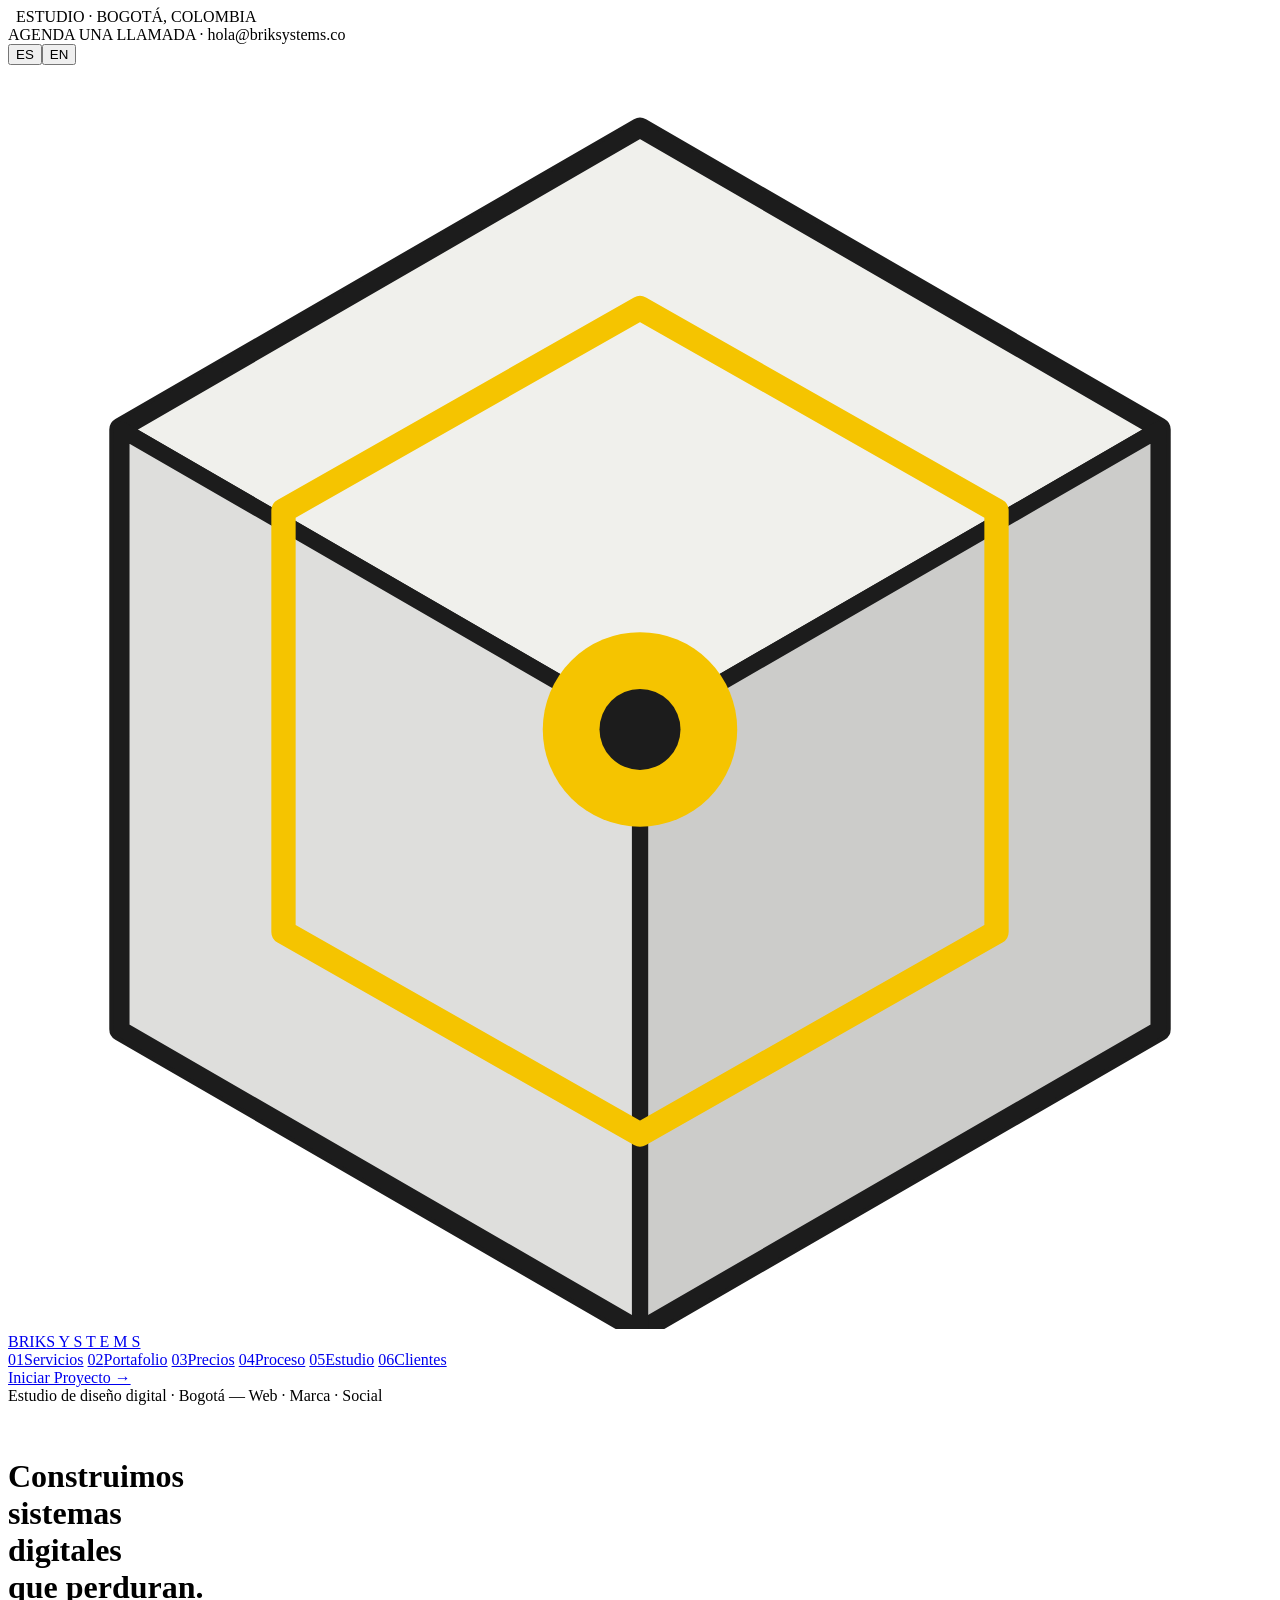
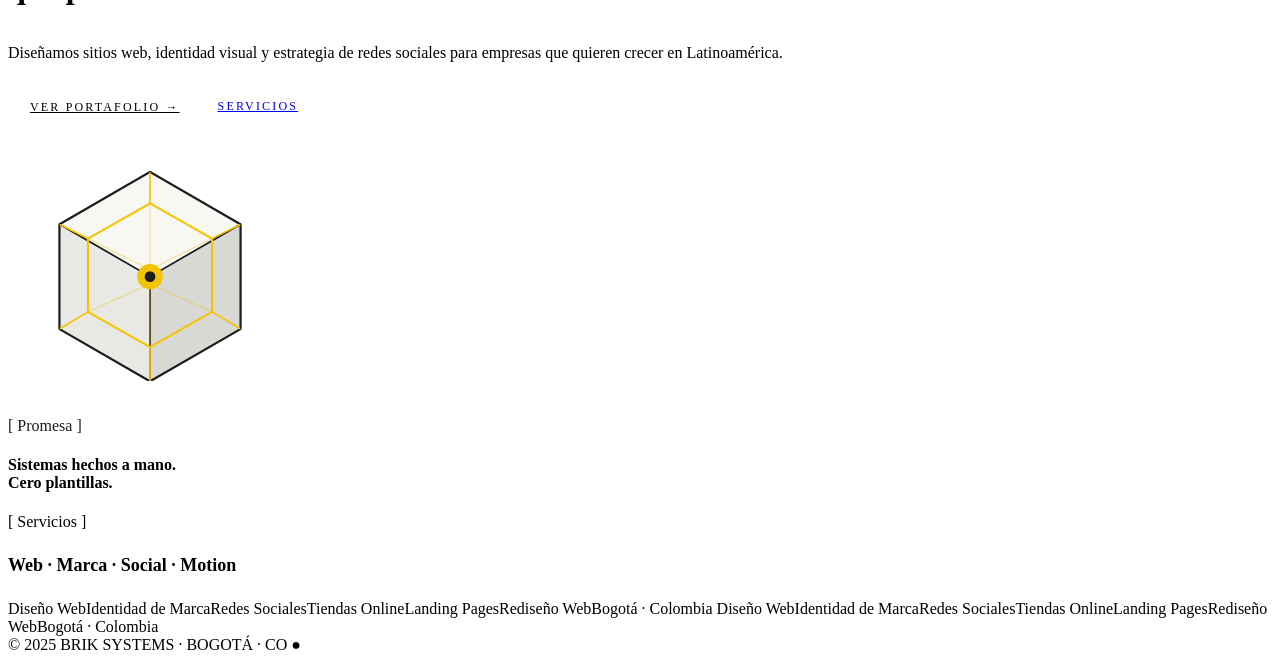
==== index.html @ f0600a82 "Primer commit — sitio web Brik Systems" ====
<!doctype html>
<html lang="es">
<head>
<meta charset="utf-8"/>
<meta name="viewport" content="width=device-width,initial-scale=1"/>
<title>Brik Systems — Diseño Web y Marca Digital · Bogotá</title>
<link rel="stylesheet" href="css/styles.css"/>
</head>
<body>

<!-- UTILITY BAR -->
<div class="util">
  <div class="container">
    <div class="left mono mute"><span><span class="dot"></span>&nbsp; ESTUDIO · BOGOTÁ, COLOMBIA</span></div>
    <div class="right">
      <span class="mono mute">AGENDA UNA LLAMADA · hola@briksystems.co</span>
      <div class="lang"><button class="on">ES</button><button>EN</button></div>
    </div>
  </div>
</div>

<!-- NAV -->
<header class="nav">
  <div class="container">
    <a class="brand" href="index.html" aria-label="Brik Systems inicio">
      <svg class="brand-mark" viewBox="0 0 156 156" aria-hidden="true">
        <polygon points="78,8 142,45 142,119 78,156 14,119 14,45" fill="none" stroke="#1C1C1C" stroke-width="3" stroke-linejoin="round"/>
        <polygon points="78,8 142,45 78,82 14,45" fill="#F0F0EC" stroke="#1C1C1C" stroke-width="2" stroke-linejoin="round"/>
        <polygon points="142,45 142,119 78,156 78,82" fill="#CCCCCA" stroke="#1C1C1C" stroke-width="2" stroke-linejoin="round"/>
        <polygon points="14,45 78,82 78,156 14,119" fill="#DEDEDC" stroke="#1C1C1C" stroke-width="2" stroke-linejoin="round"/>
        <polygon points="78,30 122,55 122,107 78,132 34,107 34,55" fill="none" stroke="#F5C400" stroke-width="3" stroke-linejoin="round"/>
        <circle cx="78" cy="82" r="12" fill="#F5C400"/><circle cx="78" cy="82" r="5" fill="#1C1C1C"/>
      </svg>
      <span class="brand-text"><span class="b">BRIK</span><span class="s">S Y S T E M S</span></span>
    </a>
    <nav class="nav-links">
      <a href="servicios.html"><span class="num">01</span>Servicios</a>
      <a href="portafolio.html"><span class="num">02</span>Portafolio</a>
      <a href="precios.html"><span class="num">03</span>Precios</a>
      <a href="proceso.html"><span class="num">04</span>Proceso</a>
      <a href="estudio.html"><span class="num">05</span>Estudio</a>
      <a href="clientes.html"><span class="num">06</span>Clientes</a>
    </nav>
    <div class="nav-cta"><a class="btn" href="contacto.html">Iniciar Proyecto →</a></div>
  </div>
</header>

<!-- CONTENIDO -->
<div class="page-content">
  <div class="p-home">
    <div class="home-main">
      <span class="reg tl"></span><span class="reg tr"></span><span class="reg bl"></span><span class="reg br"></span>
      <div style="display:flex;flex-direction:column;gap:32px">
        <div class="home-eye">
          <span class="sq"></span>
          <span class="mono">Estudio de diseño digital · Bogotá</span>
          <span class="mono mute">— Web · Marca · Social</span>
        </div>
        <h1>Construimos<br><span class="yl">sistemas</span><br><span class="it">digitales</span><br>que <span class="yl">perduran.</span></h1>
      </div>
      <div class="home-sub">
        <p>Diseñamos sitios web, identidad visual y estrategia de redes sociales para empresas que quieren crecer en Latinoamérica.</p>
        <div style="display:flex;gap:16px;align-items:center;padding-top:8px">
          <a class="btn" href="portafolio.html" style="background:var(--yellow);color:var(--ink);padding:14px 22px;font-size:12px;letter-spacing:.18em;text-transform:uppercase;font-weight:500">Ver portafolio →</a>
          <a href="servicios.html" style="font-size:12px;letter-spacing:.18em;text-transform:uppercase;font-weight:500;border-bottom:0.5px solid var(--ink);padding-bottom:2px">Servicios</a>
        </div>
      </div>
    </div>
    <aside class="home-aside">
      <div class="a-cell" style="align-items:center;justify-content:center;flex:1;padding:32px">
        <svg width="220" height="220" viewBox="0 0 156 156" xmlns="http://www.w3.org/2000/svg" style="animation:spin 24s linear infinite;transform-origin:50% 52%">
          <polygon points="78,8 142,45 142,119 78,156 14,119 14,45" fill="none" stroke="#1C1C1C" stroke-width="2" stroke-linejoin="round"/>
          <polygon points="78,8 142,45 78,82 14,45" fill="#F7F7F3" stroke="#1C1C1C" stroke-width="1.1" stroke-linejoin="round"/>
          <polygon points="142,45 142,119 78,156 78,82" fill="#D8D8D4" stroke="#1C1C1C" stroke-width="1.1" stroke-linejoin="round"/>
          <polygon points="14,45 78,82 78,156 14,119" fill="#E8E8E4" stroke="#1C1C1C" stroke-width="1.1" stroke-linejoin="round"/>
          <polygon points="78,30 122,55 122,107 78,132 34,107 34,55" fill="none" stroke="#F5C400" stroke-width="1.5" stroke-linejoin="round"/>
          <line x1="78" y1="8" x2="78" y2="30" stroke="#F5C400" stroke-width="1.2"/>
          <line x1="142" y1="45" x2="122" y2="55" stroke="#F5C400" stroke-width="1.2"/>
          <line x1="142" y1="119" x2="122" y2="107" stroke="#F5C400" stroke-width="1.2"/>
          <line x1="78" y1="156" x2="78" y2="132" stroke="#F5C400" stroke-width="1.2"/>
          <line x1="14" y1="119" x2="34" y2="107" stroke="#F5C400" stroke-width="1.2"/>
          <line x1="14" y1="45" x2="34" y2="55" stroke="#F5C400" stroke-width="1.2"/>
          <line x1="78" y1="30" x2="78" y2="75" stroke="#F5C400" stroke-width="0.7" opacity="0.5"/>
          <line x1="122" y1="55" x2="82" y2="75" stroke="#F5C400" stroke-width="0.7" opacity="0.5"/>
          <line x1="122" y1="107" x2="82" y2="89" stroke="#F5C400" stroke-width="0.7" opacity="0.5"/>
          <line x1="78" y1="132" x2="78" y2="89" stroke="#F5C400" stroke-width="0.7" opacity="0.5"/>
          <line x1="34" y1="107" x2="74" y2="89" stroke="#F5C400" stroke-width="0.7" opacity="0.5"/>
          <line x1="34" y1="55" x2="74" y2="75" stroke="#F5C400" stroke-width="0.7" opacity="0.5"/>
          <circle cx="78" cy="82" r="9" fill="#F5C400"/>
          <circle cx="78" cy="82" r="3.8" fill="#1C1C1C"/>
        </svg>
      </div>
      <div class="a-cell yellow">
        <span class="num" style="color:#1C1C1C">[ Promesa ]</span>
        <h4>Sistemas hechos a mano.<br>Cero plantillas.</h4>
      </div>
      <div class="a-cell dark">
        <span class="num">[ Servicios ]</span>
        <h4 style="font-size:18px">Web · Marca · Social · Motion</h4>
      </div>
    </aside>
    <div class="ticker" aria-hidden="true">
      <div class="ticker-track">
        <span>Diseño Web</span><span>Identidad de Marca</span><span>Redes Sociales</span><span>Tiendas Online</span><span>Landing Pages</span><span>Rediseño Web</span><span>Bogotá · Colombia</span>
        <span>Diseño Web</span><span>Identidad de Marca</span><span>Redes Sociales</span><span>Tiendas Online</span><span>Landing Pages</span><span>Rediseño Web</span><span>Bogotá · Colombia</span>
      </div>
    </div>
  </div>
</div>

<!-- FOOTER -->
<footer class="footer">
  <div class="container">
    <span>© 2025 BRIK SYSTEMS · BOGOTÁ · CO</span>
    <span class="yl">●</span>
  </div>
</footer>

<script src="js/nav.js"></script>
</body>
</html>
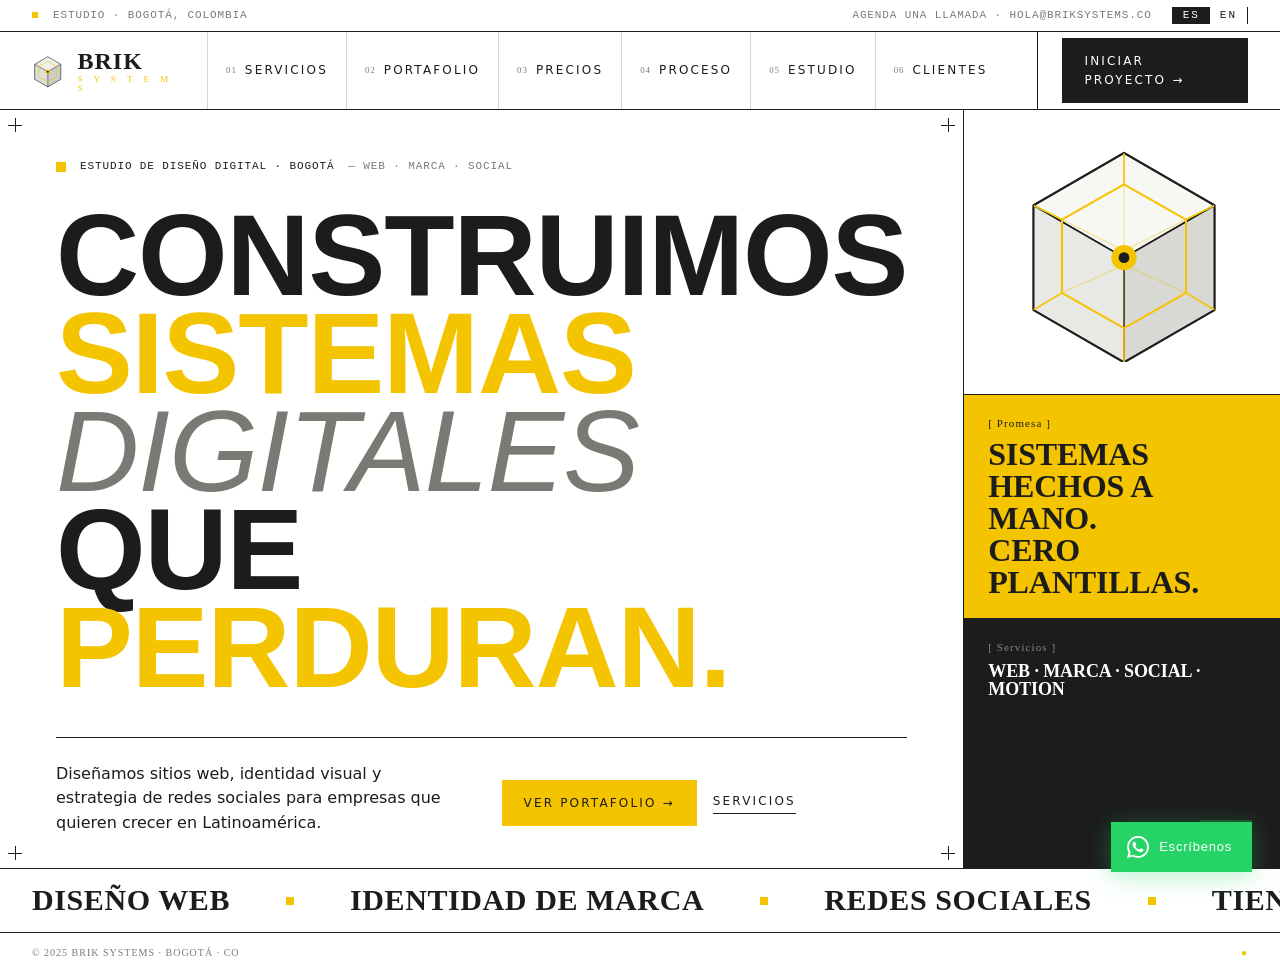
==== commit 91cde41f: "Update index.html" ====
--- a/index.html
+++ b/index.html
@@ -117,5 +117,65 @@
 </footer>
 
 <script src="js/nav.js"></script>
+
+<!-- BOTÓN WHATSAPP FLOTANTE -->
+<style>
+  .wa-btn {
+    position: fixed;
+    bottom: 28px;
+    right: 28px;
+    z-index: 999;
+    display: flex;
+    align-items: center;
+    gap: 10px;
+    background: #25D366;
+    color: #fff;
+    padding: 14px 20px 14px 16px;
+    font-family: 'Barlow', sans-serif;
+    font-weight: 500;
+    font-size: 13px;
+    letter-spacing: .06em;
+    text-decoration: none;
+    box-shadow: 0 4px 24px rgba(37,211,102,.35);
+    transition: background .2s, transform .2s;
+    border-radius: 0 !important;
+  }
+  .wa-btn:hover {
+    background: #1ebe5d;
+    transform: translateY(-2px);
+  }
+  .wa-btn svg {
+    width: 22px;
+    height: 22px;
+    flex-shrink: 0;
+  }
+  .wa-pulse {
+    position: fixed;
+    bottom: 28px;
+    right: 28px;
+    z-index: 998;
+    width: 52px;
+    height: 52px;
+    background: rgba(37,211,102,.25);
+    border-radius: 0 !important;
+    animation: wapulse 2s ease-out infinite;
+  }
+  @keyframes wapulse {
+    0%   { transform: scale(1);   opacity: .8; }
+    100% { transform: scale(2.2); opacity: 0;  }
+  }
+</style>
+
+<div class="wa-pulse"></div>
+<a class="wa-btn"
+   href="https://wa.me/573116824142?text=Hola%20Brik%20Systems%2C%20me%20interesa%20conocer%20sus%20servicios"
+   target="_blank"
+   rel="noopener noreferrer"
+   aria-label="Contactar por WhatsApp">
+  <svg viewBox="0 0 24 24" fill="currentColor" xmlns="http://www.w3.org/2000/svg">
+    <path d="M17.472 14.382c-.297-.149-1.758-.867-2.03-.967-.273-.099-.471-.148-.67.15-.197.297-.767.966-.94 1.164-.173.199-.347.223-.644.075-.297-.15-1.255-.463-2.39-1.475-.883-.788-1.48-1.761-1.653-2.059-.173-.297-.018-.458.13-.606.134-.133.298-.347.446-.52.149-.174.198-.298.298-.497.099-.198.05-.371-.025-.52-.075-.149-.669-1.612-.916-2.207-.242-.579-.487-.5-.669-.51-.173-.008-.371-.01-.57-.01-.198 0-.52.074-.792.372-.272.297-1.04 1.016-1.04 2.479 0 1.462 1.065 2.875 1.213 3.074.149.198 2.096 3.2 5.077 4.487.709.306 1.262.489 1.694.625.712.227 1.36.195 1.871.118.571-.085 1.758-.719 2.006-1.413.248-.694.248-1.289.173-1.413-.074-.124-.272-.198-.57-.347m-5.421 7.403h-.004a9.87 9.87 0 01-5.031-1.378l-.361-.214-3.741.982.998-3.648-.235-.374a9.86 9.86 0 01-1.51-5.26c.001-5.45 4.436-9.884 9.888-9.884 2.64 0 5.122 1.03 6.988 2.898a9.825 9.825 0 012.893 6.994c-.003 5.45-4.437 9.884-9.885 9.884m8.413-18.297A11.815 11.815 0 0012.05 0C5.495 0 .16 5.335.157 11.892c0 2.096.547 4.142 1.588 5.945L.057 24l6.305-1.654a11.882 11.882 0 005.683 1.448h.005c6.554 0 11.89-5.335 11.893-11.893a11.821 11.821 0 00-3.48-8.413z"/>
+  </svg>
+  Escríbenos
+</a>
 </body>
 </html>
--- a/css/styles.css
+++ b/css/styles.css
@@ -0,0 +1,281 @@
+/* =============================================
+   BRIK SYSTEMS — styles.css
+   Hoja de estilos compartida para todas las páginas
+   Edita solo este archivo para cambios globales
+   ============================================= */
+
+@import url('https://fonts.googleapis.com/css2?family=Barlow+Condensed:wght@400;500;600;700&family=Barlow:wght@200;300;400;500&family=JetBrains+Mono:wght@300;400&display=swap');
+
+/* TOKENS */
+:root {
+  --ink: #1C1C1C;
+  --paper: #FFFFFF;
+  --bone: #F8F8F5;
+  --yellow: #F5C400;
+  --mute: #7A7A75;
+  --rule-faint: rgba(28,28,28,.18);
+  --hair: .5px;
+  --nav-h: 78px;
+  --util-h: 32px;
+}
+
+/* RESET */
+*, *::before, *::after { box-sizing: border-box; margin: 0; padding: 0; border-radius: 0 !important; }
+html { scroll-behavior: smooth; }
+body { font-family: 'Barlow', system-ui, sans-serif; font-weight: 300; font-size: 15px; line-height: 1.55; background: var(--paper); color: var(--ink); -webkit-font-smoothing: antialiased; }
+img, svg { display: block; max-width: 100%; }
+a { color: inherit; text-decoration: none; }
+button { font: inherit; color: inherit; background: none; border: none; cursor: pointer; }
+h1,h2,h3,h4 { font-family: 'Barlow Condensed', sans-serif; font-weight: 700; line-height: .9; letter-spacing: -.005em; text-transform: uppercase; }
+.mono { font-family: 'JetBrains Mono', monospace; font-weight: 300; font-size: 11px; letter-spacing: .08em; text-transform: uppercase; }
+.mono.mute { color: var(--mute); }
+.container { width: 100%; max-width: 1440px; margin: 0 auto; padding: 0 32px; }
+
+/* UTILITY BAR */
+.util { height: var(--util-h); border-bottom: var(--hair) solid var(--ink); background: var(--paper); display: flex; align-items: center; font-size: 11px; position: fixed; top: 0; left: 0; right: 0; z-index: 60; }
+.util .container { display: flex; align-items: center; justify-content: space-between; }
+.util .left, .util .right { display: flex; align-items: center; gap: 20px; }
+.util .dot { width: 6px; height: 6px; background: var(--yellow); display: inline-block; }
+.lang { display: flex; border-left: var(--hair) solid var(--ink); border-right: var(--hair) solid var(--ink); }
+.lang button { padding: 0 10px; font-size: 11px; letter-spacing: .18em; text-transform: uppercase; font-family: 'JetBrains Mono', monospace; }
+.lang button.on { background: var(--ink); color: var(--paper); }
+
+/* NAV */
+.nav { position: fixed; top: var(--util-h); left: 0; right: 0; z-index: 60; background: var(--paper); border-bottom: var(--hair) solid var(--ink); height: var(--nav-h); display: flex; align-items: center; }
+.nav .container { display: flex; align-items: center; justify-content: space-between; gap: 32px; }
+.brand { display: flex; align-items: center; gap: 14px; cursor: pointer; }
+.brand-mark { width: 36px; height: 36px; }
+.brand-text { display: flex; flex-direction: column; line-height: 1; }
+.brand-text .b { font-family: 'Barlow Condensed'; font-weight: 700; font-size: 24px; letter-spacing: 1px; }
+.brand-text .s { font-family: 'Barlow'; font-weight: 300; font-size: 9px; letter-spacing: .5em; color: var(--yellow); margin-top: 2px; }
+.nav-links { display: flex; align-items: center; }
+.nav-links a { padding: 0 18px; height: var(--nav-h); display: flex; align-items: center; font-size: 12px; letter-spacing: .18em; text-transform: uppercase; font-weight: 500; border-left: var(--hair) solid var(--rule-faint); position: relative; transition: color .2s; }
+.nav-links a .num { font-family: 'JetBrains Mono'; font-size: 9px; color: var(--mute); margin-right: 8px; font-weight: 300; letter-spacing: .1em; }
+.nav-links a::after { content: ""; position: absolute; left: 18px; right: 18px; bottom: 18px; height: 3px; background: var(--yellow); transform: scaleX(0); transform-origin: left; transition: transform .35s cubic-bezier(.6,0,.3,1); }
+.nav-links a:hover::after, .nav-links a.active::after { transform: scaleX(1); }
+.nav-links a.active { color: var(--ink); }
+.nav-cta { height: var(--nav-h); display: flex; align-items: center; border-left: var(--hair) solid var(--ink); padding-left: 24px; }
+.nav-cta .btn { background: var(--ink); color: var(--paper); padding: 14px 22px; font-size: 12px; letter-spacing: .18em; text-transform: uppercase; font-weight: 500; display: inline-flex; align-items: center; gap: 10px; cursor: pointer; transition: background .2s, color .2s; }
+.nav-cta .btn:hover { background: var(--yellow); color: var(--ink); }
+
+/* PAGE WRAPPER */
+.page-content { padding-top: calc(var(--util-h) + var(--nav-h)); min-height: 100vh; }
+
+/* FOOTER */
+.footer { border-top: var(--hair) solid var(--ink); background: var(--paper); padding: 12px 0; font-family: 'JetBrains Mono'; font-size: 10px; letter-spacing: .1em; color: var(--mute); }
+.footer .container { display: flex; justify-content: space-between; align-items: center; }
+.footer .yl { color: var(--yellow); }
+
+/* SECTION HEAD */
+.section-head { display: grid; grid-template-columns: 200px 1fr 240px; align-items: end; border-bottom: var(--hair) solid var(--ink); padding: 28px 0 18px; gap: 32px; }
+.section-head .idx { font-family: 'JetBrains Mono'; font-size: 11px; letter-spacing: .1em; color: var(--mute); display: flex; flex-direction: column; gap: 4px; }
+.section-head .idx .big { font-family: 'Barlow Condensed'; font-weight: 700; font-size: 42px; color: var(--ink); line-height: .9; }
+.section-head .title { font-family: 'Barlow Condensed'; font-weight: 700; font-size: 60px; line-height: .9; text-transform: uppercase; }
+.section-head .right { justify-self: end; text-align: right; font-size: 13px; color: var(--mute); max-width: 260px; }
+
+/* ============ HOME ============ */
+.p-home { display: grid; grid-template-columns: 1fr 320px; min-height: calc(100vh - var(--util-h) - var(--nav-h)); }
+.home-main { padding: 48px 56px 32px; border-right: var(--hair) solid var(--ink); display: flex; flex-direction: column; justify-content: space-between; gap: 40px; position: relative; }
+.reg { position: absolute; width: 14px; height: 14px; pointer-events: none; }
+.reg::before, .reg::after { content: ""; position: absolute; background: var(--ink); }
+.reg::before { left: 0; top: 50%; width: 100%; height: .5px; }
+.reg::after { top: 0; left: 50%; width: .5px; height: 100%; }
+.reg.tl { top: 8px; left: 8px; } .reg.tr { top: 8px; right: 8px; } .reg.bl { bottom: 8px; left: 8px; } .reg.br { bottom: 8px; right: 8px; }
+.home-eye { display: flex; align-items: center; gap: 14px; }
+.home-eye .sq { width: 10px; height: 10px; background: var(--yellow); }
+.p-home h1 { font-size: clamp(64px,9vw,148px); line-height: .85; font-weight: 700; letter-spacing: -.01em; }
+.p-home h1 .it { font-style: italic; font-weight: 500; color: var(--mute); }
+.p-home h1 .yl { color: var(--yellow); }
+.home-sub { display: grid; grid-template-columns: 1fr 1fr; gap: 40px; border-top: var(--hair) solid var(--ink); padding-top: 24px; }
+.home-sub p { font-size: 16px; font-weight: 300; max-width: 42ch; }
+.home-aside { display: flex; flex-direction: column; }
+.a-cell { border-bottom: var(--hair) solid var(--ink); padding: 20px 24px; display: flex; flex-direction: column; gap: 6px; }
+.a-cell:last-child { border-bottom: none; flex: 1; }
+.a-cell .num { font-family: 'JetBrains Mono'; font-size: 11px; color: var(--mute); letter-spacing: .1em; }
+.a-cell h4 { font-family: 'Barlow Condensed'; font-weight: 700; font-size: 22px; line-height: 1; text-transform: uppercase; }
+.a-cell.yellow { background: var(--yellow); }
+.a-cell.yellow h4 { font-size: 32px; }
+.a-cell.dark { background: var(--ink); color: var(--paper); }
+.a-cell.dark h4 { color: var(--paper); }
+.a-cell.dark .num { color: #888; }
+.ticker { border-top: var(--hair) solid var(--ink); overflow: hidden; background: var(--paper); height: 64px; display: flex; align-items: center; grid-column: 1/-1; }
+.ticker-track { display: flex; gap: 56px; animation: tick 60s linear infinite; white-space: nowrap; padding-left: 32px; }
+.ticker span { font-family: 'Barlow Condensed'; font-weight: 700; text-transform: uppercase; font-size: 30px; letter-spacing: .02em; display: flex; align-items: center; gap: 56px; }
+.ticker span::after { content: ""; display: inline-block; width: 8px; height: 8px; background: var(--yellow); }
+@keyframes tick { from { transform: translateX(0); } to { transform: translateX(-50%); } }
+@keyframes spin { from { transform: rotate(0deg); } to { transform: rotate(360deg); } }
+
+/* ============ SERVICIOS ============ */
+.svc-grid { display: grid; grid-template-columns: repeat(3,1fr); }
+.svc { border-right: var(--hair) solid var(--ink); border-bottom: var(--hair) solid var(--ink); padding: 36px 32px; min-height: 240px; display: flex; flex-direction: column; justify-content: space-between; gap: 20px; transition: background .2s; cursor: pointer; }
+.svc:hover { background: var(--ink); }
+.svc:hover h3, .svc:hover p, .svc:hover .svc-link { color: var(--paper); }
+.svc:hover .svc-accent { background: var(--yellow); }
+.svc-grid .svc:nth-child(3n) { border-right: none; }
+.svc-grid .svc:nth-last-child(-n+3) { border-bottom: none; }
+.svc-accent { width: 32px; height: 3px; background: var(--ink); transition: background .2s; }
+.svc h3 { font-size: 32px; line-height: .95; }
+.svc p { font-size: 14px; line-height: 1.55; color: #3a3a35; max-width: 38ch; font-weight: 300; transition: color .2s; }
+.svc-link { font-family: 'Barlow'; font-size: 13px; font-weight: 500; letter-spacing: .12em; text-transform: uppercase; color: var(--ink); display: flex; align-items: center; gap: 8px; border-bottom: var(--hair) solid currentColor; padding-bottom: 2px; align-self: flex-start; transition: color .2s; }
+.svc.featured { background: var(--ink); color: var(--paper); }
+.svc.featured .svc-accent { background: var(--yellow); }
+.svc.featured p { color: #cdcdc8; }
+.svc.featured .svc-link { color: var(--yellow); }
+.svc.featured:hover { background: #2a2a2a; }
+
+/* ============ PORTAFOLIO ============ */
+.work-grid { display: grid; grid-template-columns: repeat(12,1fr); }
+.case { border-right: var(--hair) solid var(--ink); border-bottom: var(--hair) solid var(--ink); display: flex; flex-direction: column; cursor: pointer; background: var(--paper); transition: background .2s; }
+.case:hover { background: var(--bone); }
+.case-img { aspect-ratio: 4/3; background: var(--bone); border-bottom: var(--hair) solid var(--ink); position: relative; overflow: hidden; }
+.case-img.tall { aspect-ratio: 3/4; }
+.case-img.wide { aspect-ratio: 16/9; }
+.case-img .placeholder { position: absolute; inset: 0; background-image: repeating-linear-gradient(135deg,transparent 0 14px,rgba(28,28,28,.06) 14px 15px); }
+.case-img .ph-label { position: absolute; left: 14px; bottom: 12px; font-family: 'JetBrains Mono'; font-size: 10px; letter-spacing: .12em; text-transform: uppercase; color: var(--mute); }
+.case-img .badge { position: absolute; top: 14px; left: 14px; font-family: 'JetBrains Mono'; font-size: 10px; letter-spacing: .12em; background: var(--paper); padding: 4px 8px; border: var(--hair) solid var(--ink); }
+.case-img .yl-tab { position: absolute; top: 14px; right: 14px; width: 36px; height: 5px; background: var(--yellow); }
+.case-meta { padding: 14px 18px; display: flex; flex-direction: column; gap: 5px; min-height: 96px; }
+.case-meta .row1 { display: flex; justify-content: space-between; align-items: center; font-size: 11px; color: var(--mute); font-family: 'JetBrains Mono'; letter-spacing: .08em; text-transform: uppercase; }
+.case-meta h4 { font-size: 24px; line-height: 1; }
+.case-meta .desc { font-size: 13px; color: #3a3a35; max-width: 42ch; }
+.case-meta .arrow { font-family: 'JetBrains Mono'; font-size: 13px; }
+.case:hover .arrow { color: var(--yellow); }
+.ph-mock-1 { background: linear-gradient(180deg,#F8F8F5 0%,#F8F8F5 60%,#1C1C1C 60%,#1C1C1C 100%); }
+.ph-mock-2 { background: #1C1C1C; }
+.ph-mock-3 { background: var(--bone); }
+.ph-mock-4 { background: #1C1C1C; }
+.ph-mock-5 { background: var(--yellow); }
+
+/* ============ PROCESO ============ */
+.proceso-wrap { background: var(--ink); color: var(--paper); }
+.steps { display: grid; grid-template-columns: repeat(4,1fr); border-top: var(--hair) solid rgba(255,255,255,.4); }
+.step { border-right: var(--hair) solid rgba(255,255,255,.4); padding: 36px 24px 40px; display: flex; flex-direction: column; gap: 24px; min-height: 380px; }
+.step:last-child { border-right: none; }
+.step .top { display: flex; align-items: flex-start; justify-content: space-between; gap: 14px; }
+.step .num-big { font-family: 'Barlow Condensed'; font-weight: 700; font-size: 96px; line-height: .85; color: var(--paper); }
+.step.is-active .num-big { color: var(--yellow); }
+.step .step-meta { font-family: 'JetBrains Mono'; font-size: 11px; color: #888; letter-spacing: .1em; text-align: right; }
+.step h3 { font-size: 32px; line-height: .95; }
+.step p { font-size: 13px; line-height: 1.55; color: #cdcdc8; max-width: 38ch; }
+.step ul { display: flex; flex-direction: column; gap: 6px; list-style: none; margin-top: auto; }
+.step li { display: flex; align-items: flex-start; gap: 8px; font-size: 11px; font-family: 'JetBrains Mono'; letter-spacing: .06em; color: #cdcdc8; text-transform: uppercase; }
+.step li::before { content: "+"; color: var(--yellow); font-weight: 700; font-size: 13px; line-height: 1; }
+.proceso-wrap .section-head { border-color: rgba(255,255,255,.4); padding: 28px 32px 18px; }
+.proceso-wrap .section-head .idx { color: #888; }
+.proceso-wrap .section-head .idx .big { color: var(--paper); }
+.proceso-wrap .section-head .title { color: var(--paper); }
+.proceso-wrap .section-head .right { color: #aaa; }
+
+/* ============ ESTUDIO ============ */
+.studio-grid { display: grid; grid-template-columns: 1.4fr 1fr; min-height: calc(100vh - var(--util-h) - var(--nav-h)); }
+.studio-main { padding: 40px 48px; border-right: var(--hair) solid var(--ink); display: flex; flex-direction: column; gap: 32px; }
+.studio-main h2 { font-size: clamp(56px,7vw,108px); line-height: .85; }
+.studio-main h2 .yl { color: var(--yellow); }
+.studio-main h2 .it { font-style: italic; font-weight: 500; color: var(--mute); }
+.studio-lede { font-size: 17px; max-width: 54ch; line-height: 1.5; border-top: var(--hair) solid var(--ink); padding-top: 20px; }
+.studio-values { display: grid; grid-template-columns: 1fr 1fr; gap: 0; border-top: var(--hair) solid var(--ink); }
+.v-cell { padding: 20px 0 20px 20px; border-right: var(--hair) solid var(--ink); display: flex; flex-direction: column; gap: 8px; }
+.v-cell:nth-child(even) { border-right: none; padding-left: 24px; }
+.v-cell .v-num { font-family: 'JetBrains Mono'; font-size: 11px; color: var(--mute); }
+.v-cell h4 { font-size: 22px; line-height: .95; }
+.v-cell p { font-size: 13px; color: #3a3a35; max-width: 38ch; }
+.studio-side { display: flex; flex-direction: column; }
+.s-cell { border-bottom: var(--hair) solid var(--ink); padding: 24px 28px; display: flex; flex-direction: column; gap: 8px; }
+.s-cell:last-child { border-bottom: none; flex: 1; }
+.s-cell .k { font-family: 'JetBrains Mono'; font-size: 11px; color: var(--mute); letter-spacing: .1em; text-transform: uppercase; }
+.s-cell h4 { font-size: 24px; }
+.s-cell.yellow { background: var(--yellow); }
+.s-cell.yellow h4 { font-size: 30px; }
+.s-cell.dark { background: var(--ink); color: var(--paper); }
+.s-cell.dark .k { color: #888; }
+.s-cell.dark h4 { color: var(--paper); }
+
+/* ============ CLIENTES ============ */
+.t-grid { display: grid; grid-template-columns: repeat(3,1fr); }
+.t-cell { border-right: var(--hair) solid var(--ink); padding: 36px 28px 32px; display: flex; flex-direction: column; justify-content: space-between; gap: 24px; min-height: 340px; background: var(--bone); }
+.t-cell:last-child { border-right: none; }
+.t-cell.featured { background: var(--paper); }
+.t-cell .quote { font-family: 'Barlow Condensed'; font-weight: 500; font-size: 26px; line-height: 1.05; color: var(--ink); }
+.t-cell.featured .quote { font-size: 32px; font-weight: 700; }
+.t-cell .quote span { color: var(--yellow); font-weight: 700; }
+.t-cell .quote::before { content: "\201C"; color: var(--yellow); font-family: 'Barlow Condensed'; font-weight: 700; font-size: 56px; line-height: .5; display: block; margin-bottom: 10px; }
+.t-author { display: flex; align-items: center; gap: 14px; border-top: var(--hair) solid var(--ink); padding-top: 14px; }
+.t-avatar { width: 40px; height: 40px; background: var(--ink); display: flex; align-items: center; justify-content: center; color: var(--paper); font-family: 'Barlow Condensed'; font-weight: 700; font-size: 16px; }
+.t-cell.featured .t-avatar { background: var(--yellow); color: var(--ink); }
+.t-author .info { display: flex; flex-direction: column; line-height: 1.2; }
+.t-author .name { font-family: 'Barlow Condensed'; font-weight: 700; font-size: 16px; text-transform: uppercase; letter-spacing: .5px; }
+.t-author .role { font-family: 'JetBrains Mono'; font-size: 10px; color: var(--mute); letter-spacing: .06em; }
+.t-strip { display: grid; grid-template-columns: repeat(5,1fr); border-top: var(--hair) solid var(--ink); }
+.t-strip .logo { padding: 24px; border-right: var(--hair) solid var(--ink); font-family: 'Barlow Condensed'; font-weight: 700; font-size: 18px; letter-spacing: .05em; text-align: center; color: var(--mute); text-transform: uppercase; }
+.t-strip .logo:last-child { border-right: none; }
+
+/* ============ CONTACTO ============ */
+.contacto-wrap { background: var(--ink); color: var(--paper); min-height: calc(100vh - var(--util-h) - var(--nav-h)); }
+.cta-grid { display: grid; grid-template-columns: 1fr 380px; align-items: stretch; min-height: calc(100vh - var(--util-h) - var(--nav-h)); }
+.cta-main { padding: 56px; display: flex; flex-direction: column; gap: 32px; border-right: var(--hair) solid rgba(255,255,255,.4); }
+.cta-eye { display: flex; align-items: center; gap: 14px; font-family: 'JetBrains Mono'; font-size: 11px; letter-spacing: .12em; color: #aaa; text-transform: uppercase; }
+.cta-eye .sq { width: 10px; height: 10px; background: var(--yellow); }
+.contacto-wrap h2 { font-size: clamp(56px,8vw,140px); line-height: .85; }
+.contacto-wrap h2 .it { font-style: italic; font-weight: 500; color: var(--yellow); }
+.cta-actions { display: flex; border-top: var(--hair) solid rgba(255,255,255,.4); padding-top: 24px; }
+.btn-yellow { background: var(--yellow); color: var(--ink); padding: 20px 32px; font-family: 'Barlow'; font-weight: 500; font-size: 14px; letter-spacing: .18em; text-transform: uppercase; display: inline-flex; align-items: center; gap: 12px; cursor: pointer; transition: background .2s; }
+.btn-yellow:hover { background: var(--paper); }
+.btn-ghost { color: var(--paper); padding: 20px 32px; font-family: 'Barlow'; font-weight: 500; font-size: 14px; letter-spacing: .18em; text-transform: uppercase; display: inline-flex; align-items: center; gap: 12px; border-left: var(--hair) solid rgba(255,255,255,.4); transition: color .2s; }
+.btn-ghost:hover { color: var(--yellow); }
+.cta-side { display: flex; flex-direction: column; }
+.c-cell { border-bottom: var(--hair) solid rgba(255,255,255,.4); padding: 20px 24px; display: flex; flex-direction: column; gap: 6px; }
+.c-cell:last-child { flex: 1; border-bottom: none; }
+.c-cell .k { font-family: 'JetBrains Mono'; font-size: 10px; color: #888; letter-spacing: .12em; text-transform: uppercase; }
+.c-cell .v { font-family: 'Barlow Condensed'; font-weight: 700; font-size: 22px; text-transform: uppercase; }
+.c-cell .v.yellow { color: var(--yellow); }
+
+/* ============ PRECIOS ============ */
+.precios-grid { display: grid; grid-template-columns: repeat(3,1fr); gap: 0; }
+.plan { border-right: var(--hair) solid var(--ink); border-bottom: var(--hair) solid var(--ink); padding: 40px 32px; display: flex; flex-direction: column; gap: 24px; }
+.plan:nth-child(3n) { border-right: none; }
+.plan.destacado { background: var(--ink); color: var(--paper); }
+.plan-tag { font-family: 'JetBrains Mono'; font-size: 10px; letter-spacing: .14em; text-transform: uppercase; color: var(--mute); }
+.plan.destacado .plan-tag { color: var(--yellow); }
+.plan-name { font-family: 'Barlow Condensed'; font-weight: 700; font-size: 36px; line-height: .95; }
+.plan-price { display: flex; align-items: baseline; gap: 6px; border-top: var(--hair) solid var(--ink); padding-top: 20px; }
+.plan.destacado .plan-price { border-color: rgba(255,255,255,.2); }
+.plan-price .amount { font-family: 'Barlow Condensed'; font-weight: 700; font-size: 56px; line-height: .85; }
+.plan-price .currency { font-family: 'JetBrains Mono'; font-size: 13px; color: var(--mute); }
+.plan.destacado .plan-price .currency { color: #888; }
+.plan-desc { font-size: 14px; line-height: 1.55; color: #3a3a35; }
+.plan.destacado .plan-desc { color: #cdcdc8; }
+.plan-features { display: flex; flex-direction: column; gap: 10px; list-style: none; margin-top: auto; }
+.plan-features li { display: flex; align-items: flex-start; gap: 10px; font-size: 13px; line-height: 1.4; }
+.plan-features li::before { content: "→"; color: var(--yellow); font-family: 'JetBrains Mono'; font-size: 11px; margin-top: 2px; flex-shrink: 0; }
+.plan.destacado .plan-features li { color: #ddd; }
+.plan-cta { background: var(--yellow); color: var(--ink); padding: 16px 24px; font-family: 'Barlow'; font-weight: 500; font-size: 13px; letter-spacing: .16em; text-transform: uppercase; display: inline-flex; align-items: center; gap: 10px; cursor: pointer; align-self: flex-start; transition: background .2s; }
+.plan-cta:hover { background: var(--paper); }
+.plan.destacado .plan-cta { background: var(--yellow); }
+.plan.destacado .plan-cta:hover { background: #e0b000; }
+.precios-note { border-top: var(--hair) solid var(--ink); padding: 24px 32px; font-family: 'JetBrains Mono'; font-size: 11px; color: var(--mute); letter-spacing: .08em; display: flex; justify-content: space-between; align-items: center; }
+
+/* RESPONSIVE */
+@media (max-width: 1100px) {
+  .p-home { grid-template-columns: 1fr; }
+  .home-aside { flex-direction: row; border-top: var(--hair) solid var(--ink); overflow-x: auto; }
+  .a-cell { border-bottom: none; border-right: var(--hair) solid var(--ink); min-width: 240px; }
+  .svc-grid { grid-template-columns: repeat(2,1fr); }
+  .svc-grid .svc:nth-child(3n) { border-right: var(--hair) solid var(--ink); }
+  .svc-grid .svc:nth-child(2n) { border-right: none; }
+  .steps { grid-template-columns: repeat(2,1fr); }
+  .step:nth-child(2n) { border-right: none; }
+  .step { border-bottom: var(--hair) solid rgba(255,255,255,.4); }
+  .t-grid { grid-template-columns: 1fr; }
+  .t-cell { border-right: none; border-bottom: var(--hair) solid var(--ink); }
+  .cta-grid { grid-template-columns: 1fr; }
+  .studio-grid { grid-template-columns: 1fr; }
+  .precios-grid { grid-template-columns: 1fr; }
+  .nav-links a { padding: 0 12px; font-size: 11px; }
+  .section-head { grid-template-columns: 140px 1fr; }
+  .section-head .right { display: none; }
+}
+@media (max-width: 768px) {
+  .nav-links { display: none; }
+  .p-home h1 { font-size: 52px; }
+  .home-sub { grid-template-columns: 1fr; }
+}
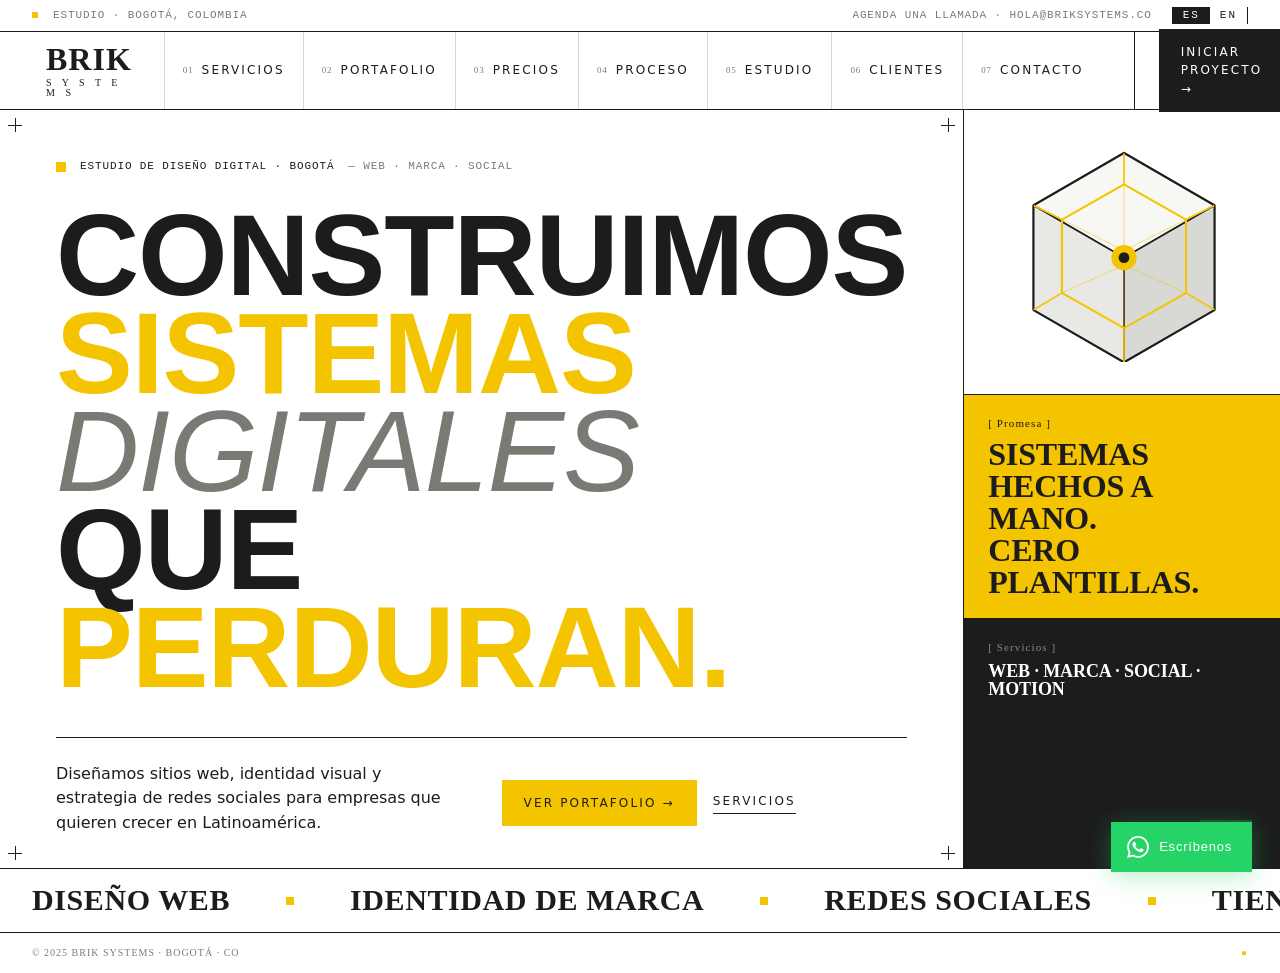
==== commit 65db5ee1: "Fix navbar - logo más grande y añado Contacto" ====
--- a/index.html
+++ b/index.html
@@ -20,30 +20,7 @@
 </div>
 
 <!-- NAV -->
-<header class="nav">
-  <div class="container">
-    <a class="brand" href="index.html" aria-label="Brik Systems inicio">
-      <svg class="brand-mark" viewBox="0 0 156 156" aria-hidden="true">
-        <polygon points="78,8 142,45 142,119 78,156 14,119 14,45" fill="none" stroke="#1C1C1C" stroke-width="3" stroke-linejoin="round"/>
-        <polygon points="78,8 142,45 78,82 14,45" fill="#F0F0EC" stroke="#1C1C1C" stroke-width="2" stroke-linejoin="round"/>
-        <polygon points="142,45 142,119 78,156 78,82" fill="#CCCCCA" stroke="#1C1C1C" stroke-width="2" stroke-linejoin="round"/>
-        <polygon points="14,45 78,82 78,156 14,119" fill="#DEDEDC" stroke="#1C1C1C" stroke-width="2" stroke-linejoin="round"/>
-        <polygon points="78,30 122,55 122,107 78,132 34,107 34,55" fill="none" stroke="#F5C400" stroke-width="3" stroke-linejoin="round"/>
-        <circle cx="78" cy="82" r="12" fill="#F5C400"/><circle cx="78" cy="82" r="5" fill="#1C1C1C"/>
-      </svg>
-      <span class="brand-text"><span class="b">BRIK</span><span class="s">S Y S T E M S</span></span>
-    </a>
-    <nav class="nav-links">
-      <a href="servicios.html"><span class="num">01</span>Servicios</a>
-      <a href="portafolio.html"><span class="num">02</span>Portafolio</a>
-      <a href="precios.html"><span class="num">03</span>Precios</a>
-      <a href="proceso.html"><span class="num">04</span>Proceso</a>
-      <a href="estudio.html"><span class="num">05</span>Estudio</a>
-      <a href="clientes.html"><span class="num">06</span>Clientes</a>
-    </nav>
-    <div class="nav-cta"><a class="btn" href="contacto.html">Iniciar Proyecto →</a></div>
-  </div>
-</header>
+<header class="nav"><div class="container"><a class="brand" href="index.html"><svg class="brand-mark" viewBox="0 0 156 156" aria-hidden="true"><polygon points="78,8 142,45 142,119 78,156 14,119 14,45" fill="none" stroke="#1C1C1C" stroke-width="4" stroke-linejoin="round"/><polygon points="78,8 142,45 78,82 14,45" fill="#D8D8D4" stroke="#1C1C1C" stroke-width="2.5" stroke-linejoin="round"/><polygon points="142,45 142,119 78,156 78,82" fill="#888886" stroke="#1C1C1C" stroke-width="2.5" stroke-linejoin="round"/><polygon points="14,45 78,82 78,156 14,119" fill="#AEAEAC" stroke="#1C1C1C" stroke-width="2.5" stroke-linejoin="round"/><polygon points="78,30 122,55 122,107 78,132 34,107 34,55" fill="none" stroke="#F5C400" stroke-width="4" stroke-linejoin="round"/><circle cx="78" cy="82" r="14" fill="#F5C400"/><circle cx="78" cy="82" r="6" fill="#1C1C1C"/></svg><span class="brand-text"><span class="b">BRIK</span><span class="s">S Y S T E M S</span></span></a><nav class="nav-links"><a href="servicios.html"><span class="num">01</span>Servicios</a><a href="portafolio.html"><span class="num">02</span>Portafolio</a><a href="precios.html"><span class="num">03</span>Precios</a><a href="proceso.html"><span class="num">04</span>Proceso</a><a href="estudio.html"><span class="num">05</span>Estudio</a><a href="clientes.html"><span class="num">06</span>Clientes</a><a href="contacto.html"><span class="num">07</span>Contacto</a></nav><div class="nav-cta"><a class="btn" href="contacto.html">Iniciar Proyecto →</a></div></div></header>
 
 <!-- CONTENIDO -->
 <div class="page-content">
--- a/css/styles.css
+++ b/css/styles.css
@@ -44,10 +44,10 @@
 .nav { position: fixed; top: var(--util-h); left: 0; right: 0; z-index: 60; background: var(--paper); border-bottom: var(--hair) solid var(--ink); height: var(--nav-h); display: flex; align-items: center; }
 .nav .container { display: flex; align-items: center; justify-content: space-between; gap: 32px; }
 .brand { display: flex; align-items: center; gap: 14px; cursor: pointer; }
-.brand-mark { width: 36px; height: 36px; }
+.brand-mark { width: 48px; height: 48px; }
 .brand-text { display: flex; flex-direction: column; line-height: 1; }
-.brand-text .b { font-family: 'Barlow Condensed'; font-weight: 700; font-size: 24px; letter-spacing: 1px; }
-.brand-text .s { font-family: 'Barlow'; font-weight: 300; font-size: 9px; letter-spacing: .5em; color: var(--yellow); margin-top: 2px; }
+.brand-text .b { font-family: 'Barlow Condensed'; font-weight: 700; font-size: 32px; letter-spacing: 1px; color: #1C1C1C; }
+.brand-text .s { font-family: 'Barlow'; font-weight: 400; font-size: 10px; letter-spacing: .4em; color: #1C1C1C; margin-top: 3px; }
 .nav-links { display: flex; align-items: center; }
 .nav-links a { padding: 0 18px; height: var(--nav-h); display: flex; align-items: center; font-size: 12px; letter-spacing: .18em; text-transform: uppercase; font-weight: 500; border-left: var(--hair) solid var(--rule-faint); position: relative; transition: color .2s; }
 .nav-links a .num { font-family: 'JetBrains Mono'; font-size: 9px; color: var(--mute); margin-right: 8px; font-weight: 300; letter-spacing: .1em; }
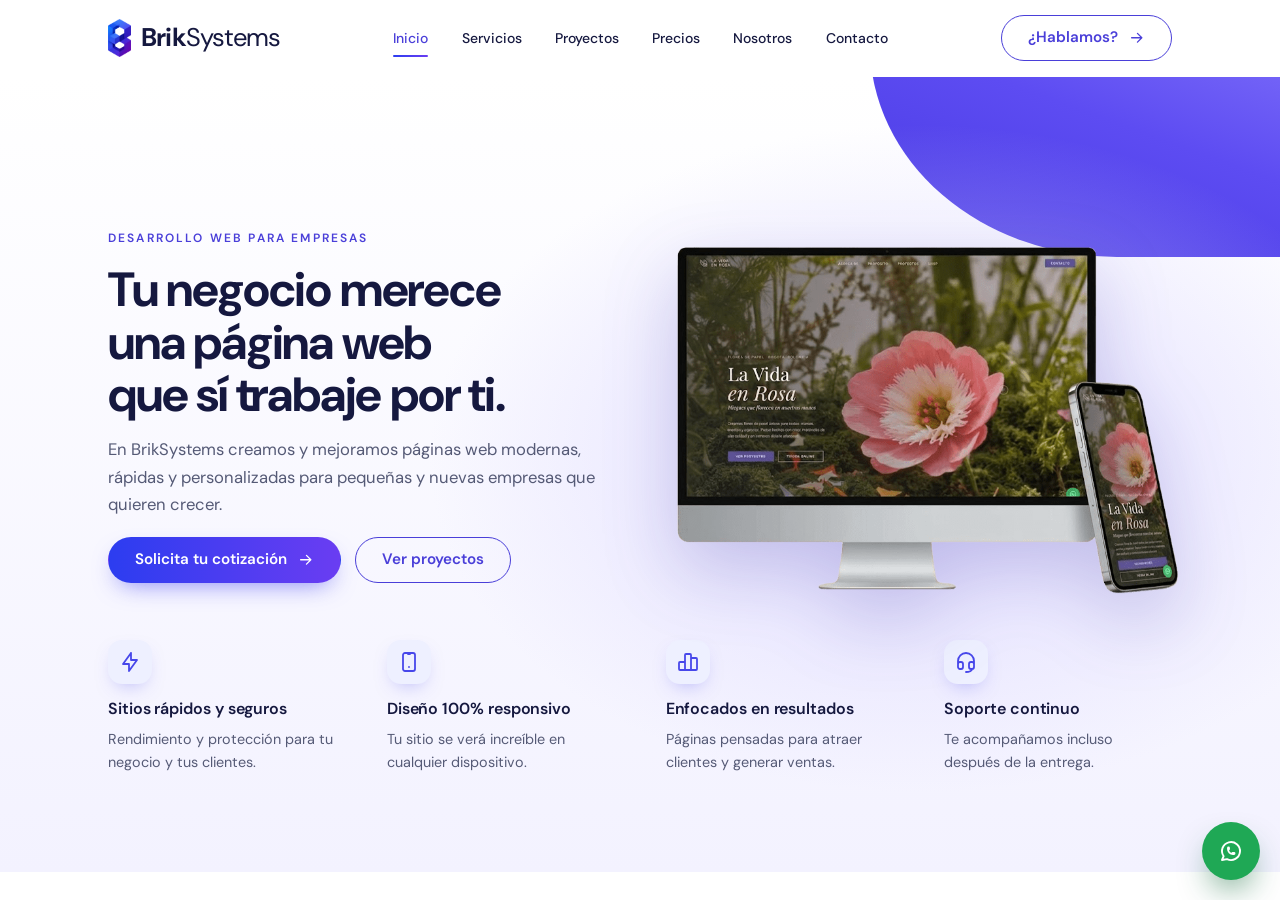
==== commit 692a0c9d: "Nuevo sitio BrikSystems v5: ventanas, precios, nosotros y WhatsApp" ====
--- a/index.html
+++ b/index.html
@@ -1,158 +1,302 @@
 <!doctype html>
 <html lang="es">
 <head>
-<meta charset="utf-8"/>
-<meta name="viewport" content="width=device-width,initial-scale=1"/>
-<title>Brik Systems — Diseño Web y Marca Digital · Bogotá</title>
-<link rel="stylesheet" href="css/styles.css"/>
+<meta charset="utf-8">
+<meta name="viewport" content="width=device-width, initial-scale=1, viewport-fit=cover">
+<title>BrikSystems | Desarrollo web para empresas</title>
+<meta name="description" content="En BrikSystems creamos y mejoramos páginas web modernas, rápidas y personalizadas para pequeñas y nuevas empresas que quieren crecer.">
+<link rel="icon" type="image/png" href="assets/logo.png">
+<link rel="preconnect" href="https://fonts.googleapis.com">
+<link rel="preconnect" href="https://fonts.gstatic.com" crossorigin>
+<link rel="stylesheet" href="https://fonts.googleapis.com/css2?family=DM+Sans:opsz,wght@9..40,400;9..40,500;9..40,600;9..40,700&display=swap">
+<script>document.documentElement.classList.add("js");</script>
+<link rel="stylesheet" href="styles.css">
 </head>
 <body>
 
-<!-- UTILITY BAR -->
-<div class="util">
-  <div class="container">
-    <div class="left mono mute"><span><span class="dot"></span>&nbsp; ESTUDIO · BOGOTÁ, COLOMBIA</span></div>
-    <div class="right">
-      <span class="mono mute">AGENDA UNA LLAMADA · hola@briksystems.co</span>
-      <div class="lang"><button class="on">ES</button><button>EN</button></div>
-    </div>
+<header class="nav" id="nav">
+  <div class="wrap nav-inner">
+    <a class="brand" href="#inicio" aria-label="BrikSystems, ir al inicio">
+      <img src="assets/logo.png" alt="" width="434" height="720">
+      <span class="brand-name"><b>Brik</b>Systems</span>
+    </a>
+    <nav class="nav-links" aria-label="Principal">
+      <a href="#inicio" data-spy="inicio">Inicio</a>
+      <a href="#servicios" data-spy="servicios">Servicios</a>
+      <a href="#proyectos" data-spy="proyectos">Proyectos</a>
+      <a href="#precios" data-spy="precios">Precios</a>
+      <a href="#nosotros" data-spy="nosotros">Nosotros</a>
+      <a href="#contacto" data-spy="contacto">Contacto</a>
+    </nav>
+    <a class="btn btn-outline" href="https://wa.me/573116824142" data-wa="Hola, buenas. Encontré su página y me gustaría hablar con ustedes sobre un proyecto.">¿Hablamos? <svg class="ico" viewBox="0 0 24 24" aria-hidden="true"><path d="M5 12h14M13 18l6-6M13 6l6 6"/></svg></a>
   </div>
-</div>
-
-<!-- NAV -->
-<header class="nav"><div class="container"><a class="brand" href="index.html"><svg class="brand-mark" viewBox="0 0 156 156" aria-hidden="true"><polygon points="78,8 142,45 142,119 78,156 14,119 14,45" fill="none" stroke="#1C1C1C" stroke-width="4" stroke-linejoin="round"/><polygon points="78,8 142,45 78,82 14,45" fill="#D8D8D4" stroke="#1C1C1C" stroke-width="2.5" stroke-linejoin="round"/><polygon points="142,45 142,119 78,156 78,82" fill="#888886" stroke="#1C1C1C" stroke-width="2.5" stroke-linejoin="round"/><polygon points="14,45 78,82 78,156 14,119" fill="#AEAEAC" stroke="#1C1C1C" stroke-width="2.5" stroke-linejoin="round"/><polygon points="78,30 122,55 122,107 78,132 34,107 34,55" fill="none" stroke="#F5C400" stroke-width="4" stroke-linejoin="round"/><circle cx="78" cy="82" r="14" fill="#F5C400"/><circle cx="78" cy="82" r="6" fill="#1C1C1C"/></svg><span class="brand-text"><span class="b">BRIK</span><span class="s">S Y S T E M S</span></span></a><nav class="nav-links"><a href="servicios.html"><span class="num">01</span>Servicios</a><a href="portafolio.html"><span class="num">02</span>Portafolio</a><a href="precios.html"><span class="num">03</span>Precios</a><a href="proceso.html"><span class="num">04</span>Proceso</a><a href="estudio.html"><span class="num">05</span>Estudio</a><a href="clientes.html"><span class="num">06</span>Clientes</a><a href="contacto.html"><span class="num">07</span>Contacto</a></nav><div class="nav-cta"><a class="btn" href="contacto.html">Iniciar Proyecto →</a></div></div></header>
-
-<!-- CONTENIDO -->
-<div class="page-content">
-  <div class="p-home">
-    <div class="home-main">
-      <span class="reg tl"></span><span class="reg tr"></span><span class="reg bl"></span><span class="reg br"></span>
-      <div style="display:flex;flex-direction:column;gap:32px">
-        <div class="home-eye">
-          <span class="sq"></span>
-          <span class="mono">Estudio de diseño digital · Bogotá</span>
-          <span class="mono mute">— Web · Marca · Social</span>
-        </div>
-        <h1>Construimos<br><span class="yl">sistemas</span><br><span class="it">digitales</span><br>que <span class="yl">perduran.</span></h1>
-      </div>
-      <div class="home-sub">
-        <p>Diseñamos sitios web, identidad visual y estrategia de redes sociales para empresas que quieren crecer en Latinoamérica.</p>
-        <div style="display:flex;gap:16px;align-items:center;padding-top:8px">
-          <a class="btn" href="portafolio.html" style="background:var(--yellow);color:var(--ink);padding:14px 22px;font-size:12px;letter-spacing:.18em;text-transform:uppercase;font-weight:500">Ver portafolio →</a>
-          <a href="servicios.html" style="font-size:12px;letter-spacing:.18em;text-transform:uppercase;font-weight:500;border-bottom:0.5px solid var(--ink);padding-bottom:2px">Servicios</a>
-        </div>
-      </div>
-    </div>
-    <aside class="home-aside">
-      <div class="a-cell" style="align-items:center;justify-content:center;flex:1;padding:32px">
-        <svg width="220" height="220" viewBox="0 0 156 156" xmlns="http://www.w3.org/2000/svg" style="animation:spin 24s linear infinite;transform-origin:50% 52%">
-          <polygon points="78,8 142,45 142,119 78,156 14,119 14,45" fill="none" stroke="#1C1C1C" stroke-width="2" stroke-linejoin="round"/>
-          <polygon points="78,8 142,45 78,82 14,45" fill="#F7F7F3" stroke="#1C1C1C" stroke-width="1.1" stroke-linejoin="round"/>
-          <polygon points="142,45 142,119 78,156 78,82" fill="#D8D8D4" stroke="#1C1C1C" stroke-width="1.1" stroke-linejoin="round"/>
-          <polygon points="14,45 78,82 78,156 14,119" fill="#E8E8E4" stroke="#1C1C1C" stroke-width="1.1" stroke-linejoin="round"/>
-          <polygon points="78,30 122,55 122,107 78,132 34,107 34,55" fill="none" stroke="#F5C400" stroke-width="1.5" stroke-linejoin="round"/>
-          <line x1="78" y1="8" x2="78" y2="30" stroke="#F5C400" stroke-width="1.2"/>
-          <line x1="142" y1="45" x2="122" y2="55" stroke="#F5C400" stroke-width="1.2"/>
-          <line x1="142" y1="119" x2="122" y2="107" stroke="#F5C400" stroke-width="1.2"/>
-          <line x1="78" y1="156" x2="78" y2="132" stroke="#F5C400" stroke-width="1.2"/>
-          <line x1="14" y1="119" x2="34" y2="107" stroke="#F5C400" stroke-width="1.2"/>
-          <line x1="14" y1="45" x2="34" y2="55" stroke="#F5C400" stroke-width="1.2"/>
-          <line x1="78" y1="30" x2="78" y2="75" stroke="#F5C400" stroke-width="0.7" opacity="0.5"/>
-          <line x1="122" y1="55" x2="82" y2="75" stroke="#F5C400" stroke-width="0.7" opacity="0.5"/>
-          <line x1="122" y1="107" x2="82" y2="89" stroke="#F5C400" stroke-width="0.7" opacity="0.5"/>
-          <line x1="78" y1="132" x2="78" y2="89" stroke="#F5C400" stroke-width="0.7" opacity="0.5"/>
-          <line x1="34" y1="107" x2="74" y2="89" stroke="#F5C400" stroke-width="0.7" opacity="0.5"/>
-          <line x1="34" y1="55" x2="74" y2="75" stroke="#F5C400" stroke-width="0.7" opacity="0.5"/>
-          <circle cx="78" cy="82" r="9" fill="#F5C400"/>
-          <circle cx="78" cy="82" r="3.8" fill="#1C1C1C"/>
-        </svg>
-      </div>
-      <div class="a-cell yellow">
-        <span class="num" style="color:#1C1C1C">[ Promesa ]</span>
-        <h4>Sistemas hechos a mano.<br>Cero plantillas.</h4>
-      </div>
-      <div class="a-cell dark">
-        <span class="num">[ Servicios ]</span>
-        <h4 style="font-size:18px">Web · Marca · Social · Motion</h4>
-      </div>
-    </aside>
-    <div class="ticker" aria-hidden="true">
-      <div class="ticker-track">
-        <span>Diseño Web</span><span>Identidad de Marca</span><span>Redes Sociales</span><span>Tiendas Online</span><span>Landing Pages</span><span>Rediseño Web</span><span>Bogotá · Colombia</span>
-        <span>Diseño Web</span><span>Identidad de Marca</span><span>Redes Sociales</span><span>Tiendas Online</span><span>Landing Pages</span><span>Rediseño Web</span><span>Bogotá · Colombia</span>
-      </div>
-    </div>
+</header>
+
+<main>
+
+  <div class="window" id="ventana-inicio">
+  <!-- 1. Inicio -->
+  <section class="block block-first hero" id="inicio">
+    <div class="panel-body">
+      <div class="wrap hero-grid">
+        <div class="hero-copy">
+          <p class="eyebrow rise">Desarrollo web para empresas</p>
+          <h1 class="rise">Tu negocio merece una página web que sí trabaje por ti.</h1>
+          <p class="hero-sub rise">En BrikSystems creamos y mejoramos páginas web modernas, rápidas y personalizadas para pequeñas y nuevas empresas que quieren crecer.</p>
+          <div class="hero-actions rise">
+            <a class="btn btn-primary" href="https://wa.me/573116824142" data-wa="Hola, buenas. Me gustaría pedir una cotización para la página web de mi negocio. ¿Podemos hablar?">Solicita tu cotización <svg class="ico" viewBox="0 0 24 24" aria-hidden="true"><path d="M5 12h14M13 18l6-6M13 6l6 6"/></svg></a>
+            <a class="btn btn-outline" href="#proyectos">Ver proyectos</a>
+          </div>
+        </div>
+        <div class="hero-visual rise">
+          <img src="assets/hero-dispositivos.png" width="1024" height="674" alt="Sitio de La Vida en Rosa mostrado en un computador y en un celular">
+        </div>
+      </div>
+
+      <div class="wrap benefits-grid">
+        <article class="benefit">
+          <span class="icon-tile"><svg class="ico" viewBox="0 0 24 24" aria-hidden="true"><path d="M13 3v7h6l-8 11v-7H5l8-11"/></svg></span>
+          <h2>Sitios rápidos y seguros</h2>
+          <p>Rendimiento y protección para tu negocio y tus clientes.</p>
+        </article>
+        <article class="benefit">
+          <span class="icon-tile"><svg class="ico" viewBox="0 0 24 24" aria-hidden="true"><path d="M6 5a2 2 0 0 1 2-2h8a2 2 0 0 1 2 2v14a2 2 0 0 1-2 2H8a2 2 0 0 1-2-2zM11 4h2M12 17v.01"/></svg></span>
+          <h2>Diseño 100% responsivo</h2>
+          <p>Tu sitio se verá increíble en cualquier dispositivo.</p>
+        </article>
+        <article class="benefit">
+          <span class="icon-tile"><svg class="ico" viewBox="0 0 24 24" aria-hidden="true"><path d="M3 13a1 1 0 0 1 1-1h4a1 1 0 0 1 1 1v6a1 1 0 0 1-1 1H4a1 1 0 0 1-1-1zM15 9a1 1 0 0 1 1-1h4a1 1 0 0 1 1 1v10a1 1 0 0 1-1 1h-4a1 1 0 0 1-1-1zM9 5a1 1 0 0 1 1-1h4a1 1 0 0 1 1 1v14a1 1 0 0 1-1 1h-4a1 1 0 0 1-1-1zM4 20h14"/></svg></span>
+          <h2>Enfocados en resultados</h2>
+          <p>Páginas pensadas para atraer clientes y generar ventas.</p>
+        </article>
+        <article class="benefit">
+          <span class="icon-tile"><svg class="ico" viewBox="0 0 24 24" aria-hidden="true"><path d="M4 14v-3a8 8 0 1 1 16 0v3M18 19c0 1.657-2.686 3-6 3M4 14a2 2 0 0 1 2-2h1a2 2 0 0 1 2 2v3a2 2 0 0 1-2 2H6a2 2 0 0 1-2-2zM15 14a2 2 0 0 1 2-2h1a2 2 0 0 1 2 2v3a2 2 0 0 1-2 2h-1a2 2 0 0 1-2-2z"/></svg></span>
+          <h2>Soporte continuo</h2>
+          <p>Te acompañamos incluso después de la entrega.</p>
+        </article>
+      </div>
+    </div>
+  </section>
+
+  <!-- 3. Proyectos -->
+  <section class="block projects" id="proyectos">
+    <div class="panel-body">
+      <div class="wrap">
+        <p class="eyebrow">Proyectos</p>
+        <h2 class="h2">Sitios que ya trabajan para sus dueños</h2>
+        <div class="project-grid">
+          <article class="project">
+            <img src="assets/proyecto-la-vida-en-rosa.webp" width="1400" height="922" loading="lazy" alt="Portada del sitio de La Vida en Rosa, con una flor de papel rosada entre musgo">
+            <h3>La Vida en Rosa</h3>
+            <p>Sitio de presentación y tienda para un taller de flores de papel en Bogotá.</p>
+          </article>
+          <article class="project">
+            <img src="assets/proyecto-pitsneakers.webp" width="1200" height="863" loading="lazy" alt="Portada del sitio de PitSneakers, con unos Jordan rojos y negros">
+            <h3>PitSneakers</h3>
+            <p>Tienda en línea para comprar, vender e intercambiar sneakers verificados.</p>
+          </article>
+          <article class="project">
+            <img src="assets/proyecto-varam.webp" width="1200" height="785" loading="lazy" alt="Portada del sitio de Varam Constructora, con un edificio al atardecer">
+            <h3>Varam Constructora</h3>
+            <p>Sitio institucional con catálogo de proyectos y avances de obra.</p>
+          </article>
+        </div>
+      </div>
+    </div>
+    <div class="next-row">
+      <a class="next" href="#servicios" aria-label="Ir a la sección Servicios"><img src="assets/logo.png" alt="" width="434" height="720"><span>Servicios</span><svg class="ico" viewBox="0 0 24 24" aria-hidden="true"><path d="M5 12h14M13 18l6-6M13 6l6 6"/></svg></a>
+    </div>
+  </section>
   </div>
-</div>
-
-<!-- FOOTER -->
-<footer class="footer">
-  <div class="container">
-    <span>© 2025 BRIK SYSTEMS · BOGOTÁ · CO</span>
-    <span class="yl">●</span>
+
+  <div class="window" id="ventana-servicios">
+  <!-- 2. Servicios -->
+  <section class="block block-first services" id="servicios">
+    <div class="panel-body">
+      <div class="wrap services-grid">
+        <div class="services-copy">
+          <p class="eyebrow">Nuestros servicios</p>
+          <h2 class="h2">Soluciones web a tu medida</h2>
+          <p class="lead">Ya sea que necesites una página desde cero o quieras mejorar la que ya tienes, en BrikSystems te ayudamos a construir una presencia digital sólida y profesional.</p>
+          <ul class="checks">
+            <li><svg class="ico" viewBox="0 0 24 24" aria-hidden="true"><path d="M5 12l5 5L20 7"/></svg>Diseño y desarrollo de páginas web</li>
+            <li><svg class="ico" viewBox="0 0 24 24" aria-hidden="true"><path d="M5 12l5 5L20 7"/></svg>Mejora y optimización de sitios existentes</li>
+            <li><svg class="ico" viewBox="0 0 24 24" aria-hidden="true"><path d="M5 12l5 5L20 7"/></svg>Tiendas en línea (ecommerce)</li>
+            <li><svg class="ico" viewBox="0 0 24 24" aria-hidden="true"><path d="M5 12l5 5L20 7"/></svg>Landing pages para campañas y lanzamientos</li>
+          </ul>
+          <a class="btn btn-outline" href="https://wa.me/573116824142" data-wa="Hola, buenas. Quisiera saber más sobre los servicios que ofrecen. ¿Me pueden contar un poco?">Conoce más sobre nuestros servicios <svg class="ico" viewBox="0 0 24 24" aria-hidden="true"><path d="M5 12h14M13 18l6-6M13 6l6 6"/></svg></a>
+        </div>
+        <div class="stack" role="group" aria-label="Ejemplos de sitios que hemos desarrollado">
+          <figure class="stack-card stack-rosa"><img src="assets/proyecto-la-vida-en-rosa.webp" width="1400" height="922" loading="lazy" alt="Sitio web de La Vida en Rosa"></figure>
+          <figure class="stack-card stack-pits"><img src="assets/proyecto-pitsneakers.webp" width="1200" height="863" loading="lazy" alt="Sitio web de PitSneakers"></figure>
+          <figure class="stack-card stack-varam"><img src="assets/proyecto-varam.webp" width="1200" height="785" loading="lazy" alt="Sitio web de Varam Constructora"></figure>
+        </div>
+      </div>
+    </div>
+  </section>
+
+  <!-- 4. Precios -->
+  <section class="block pricing" id="precios">
+    <div class="panel-body">
+      <div class="wrap">
+        <header class="pricing-head">
+          <p class="eyebrow eyebrow-center">Precios</p>
+          <h2 class="h2">Inversión transparente</h2>
+          <p class="lead">Sin sorpresas y sin letra chica. Lo que ves es lo que pagas.</p>
+        </header>
+
+        <div class="plans">
+          <article class="plan">
+            <p class="plan-kind">Landing page</p>
+            <h3 class="plan-name">Starter</h3>
+            <p class="plan-price"><span class="cur">USD</span><span class="num">300</span></p>
+            <p class="plan-desc">Para el negocio que quiere presentarse en internet de forma rápida y profesional.</p>
+            <ul class="plan-list">
+              <li><svg class="ico" viewBox="0 0 24 24" aria-hidden="true"><path d="M5 12l5 5L20 7"/></svg>Una página completa y optimizada</li>
+              <li><svg class="ico" viewBox="0 0 24 24" aria-hidden="true"><path d="M5 12l5 5L20 7"/></svg>Diseño responsivo móvil y escritorio</li>
+              <li><svg class="ico" viewBox="0 0 24 24" aria-hidden="true"><path d="M5 12l5 5L20 7"/></svg>Formulario de contacto funcional</li>
+              <li><svg class="ico" viewBox="0 0 24 24" aria-hidden="true"><path d="M5 12l5 5L20 7"/></svg>Integración con WhatsApp</li>
+              <li><svg class="ico" viewBox="0 0 24 24" aria-hidden="true"><path d="M5 12l5 5L20 7"/></svg>Entrega en 10 días hábiles</li>
+              <li><svg class="ico" viewBox="0 0 24 24" aria-hidden="true"><path d="M5 12l5 5L20 7"/></svg>2 rondas de revisiones</li>
+            </ul>
+            <a class="btn btn-outline plan-btn" href="https://wa.me/573116824142" data-wa="Hola, buenas. Me interesa el plan Starter, la landing page de 300 dólares. ¿Me pueden contar cómo empezamos?">Empezar <svg class="ico" viewBox="0 0 24 24" aria-hidden="true"><path d="M5 12h14M13 18l6-6M13 6l6 6"/></svg></a>
+          </article>
+
+          <article class="plan plan-featured">
+            <span class="plan-flag">Más elegido</span>
+            <p class="plan-kind">Website</p>
+            <h3 class="plan-name">Negocio</h3>
+            <p class="plan-price"><span class="cur">USD</span><span class="num">599</span></p>
+            <p class="plan-desc">Sitio web completo para mostrar todo lo que tu empresa hace y convertir visitantes en clientes.</p>
+            <ul class="plan-list">
+              <li><svg class="ico" viewBox="0 0 24 24" aria-hidden="true"><path d="M5 12l5 5L20 7"/></svg>Hasta 6 secciones o páginas</li>
+              <li><svg class="ico" viewBox="0 0 24 24" aria-hidden="true"><path d="M5 12l5 5L20 7"/></svg>Diseño a medida con tu identidad</li>
+              <li><svg class="ico" viewBox="0 0 24 24" aria-hidden="true"><path d="M5 12l5 5L20 7"/></svg>SEO básico configurado</li>
+              <li><svg class="ico" viewBox="0 0 24 24" aria-hidden="true"><path d="M5 12l5 5L20 7"/></svg>Integración de redes sociales</li>
+              <li><svg class="ico" viewBox="0 0 24 24" aria-hidden="true"><path d="M5 12l5 5L20 7"/></svg>Entrega en 20 días hábiles</li>
+              <li><svg class="ico" viewBox="0 0 24 24" aria-hidden="true"><path d="M5 12l5 5L20 7"/></svg>3 rondas de revisiones</li>
+            </ul>
+            <a class="btn btn-white plan-btn" href="https://wa.me/573116824142" data-wa="Hola, buenas. Me interesa el plan Negocio, el sitio web completo de 599 dólares. ¿Me pueden contar cómo empezamos?">Elegir este plan <svg class="ico" viewBox="0 0 24 24" aria-hidden="true"><path d="M5 12h14M13 18l6-6M13 6l6 6"/></svg></a>
+          </article>
+
+          <article class="plan">
+            <p class="plan-kind">Tienda en línea o rediseño</p>
+            <h3 class="plan-name">Pro</h3>
+            <p class="plan-price"><span class="cur">USD</span><span class="num">999</span></p>
+            <p class="plan-desc">Para negocios que quieren vender en línea o modernizar un sitio que ya existe.</p>
+            <ul class="plan-list">
+              <li><svg class="ico" viewBox="0 0 24 24" aria-hidden="true"><path d="M5 12l5 5L20 7"/></svg>Todo lo del plan Negocio</li>
+              <li><svg class="ico" viewBox="0 0 24 24" aria-hidden="true"><path d="M5 12l5 5L20 7"/></svg>Tienda hasta 50 productos</li>
+              <li><svg class="ico" viewBox="0 0 24 24" aria-hidden="true"><path d="M5 12l5 5L20 7"/></svg>Pasarela de pago integrada</li>
+              <li><svg class="ico" viewBox="0 0 24 24" aria-hidden="true"><path d="M5 12l5 5L20 7"/></svg>Panel de administración</li>
+              <li><svg class="ico" viewBox="0 0 24 24" aria-hidden="true"><path d="M5 12l5 5L20 7"/></svg>SEO avanzado</li>
+              <li><svg class="ico" viewBox="0 0 24 24" aria-hidden="true"><path d="M5 12l5 5L20 7"/></svg>Entrega en 30 días hábiles</li>
+            </ul>
+            <a class="btn btn-outline plan-btn" href="https://wa.me/573116824142" data-wa="Hola, buenas. Me interesa el plan Pro, la tienda en línea o el rediseño de 999 dólares. Quisiera consultar con ustedes cómo sería para mi negocio.">Consultar <svg class="ico" viewBox="0 0 24 24" aria-hidden="true"><path d="M5 12h14M13 18l6-6M13 6l6 6"/></svg></a>
+          </article>
+        </div>
+      </div>
+    </div>
+    <div class="next-row">
+      <a class="next" href="#nosotros" aria-label="Ir a la sección Nosotros"><img src="assets/logo.png" alt="" width="434" height="720"><span>Nosotros</span><svg class="ico" viewBox="0 0 24 24" aria-hidden="true"><path d="M5 12h14M13 18l6-6M13 6l6 6"/></svg></a>
+    </div>
+  </section>
   </div>
-</footer>
-
-<script src="js/nav.js"></script>
-
-<!-- BOTÓN WHATSAPP FLOTANTE -->
-<style>
-  .wa-btn {
-    position: fixed;
-    bottom: 28px;
-    right: 28px;
-    z-index: 999;
-    display: flex;
-    align-items: center;
-    gap: 10px;
-    background: #25D366;
-    color: #fff;
-    padding: 14px 20px 14px 16px;
-    font-family: 'Barlow', sans-serif;
-    font-weight: 500;
-    font-size: 13px;
-    letter-spacing: .06em;
-    text-decoration: none;
-    box-shadow: 0 4px 24px rgba(37,211,102,.35);
-    transition: background .2s, transform .2s;
-    border-radius: 0 !important;
-  }
-  .wa-btn:hover {
-    background: #1ebe5d;
-    transform: translateY(-2px);
-  }
-  .wa-btn svg {
-    width: 22px;
-    height: 22px;
-    flex-shrink: 0;
-  }
-  .wa-pulse {
-    position: fixed;
-    bottom: 28px;
-    right: 28px;
-    z-index: 998;
-    width: 52px;
-    height: 52px;
-    background: rgba(37,211,102,.25);
-    border-radius: 0 !important;
-    animation: wapulse 2s ease-out infinite;
-  }
-  @keyframes wapulse {
-    0%   { transform: scale(1);   opacity: .8; }
-    100% { transform: scale(2.2); opacity: 0;  }
-  }
-</style>
-
-<div class="wa-pulse"></div>
-<a class="wa-btn"
-   href="https://wa.me/573116824142?text=Hola%20Brik%20Systems%2C%20me%20interesa%20conocer%20sus%20servicios"
-   target="_blank"
-   rel="noopener noreferrer"
-   aria-label="Contactar por WhatsApp">
-  <svg viewBox="0 0 24 24" fill="currentColor" xmlns="http://www.w3.org/2000/svg">
-    <path d="M17.472 14.382c-.297-.149-1.758-.867-2.03-.967-.273-.099-.471-.148-.67.15-.197.297-.767.966-.94 1.164-.173.199-.347.223-.644.075-.297-.15-1.255-.463-2.39-1.475-.883-.788-1.48-1.761-1.653-2.059-.173-.297-.018-.458.13-.606.134-.133.298-.347.446-.52.149-.174.198-.298.298-.497.099-.198.05-.371-.025-.52-.075-.149-.669-1.612-.916-2.207-.242-.579-.487-.5-.669-.51-.173-.008-.371-.01-.57-.01-.198 0-.52.074-.792.372-.272.297-1.04 1.016-1.04 2.479 0 1.462 1.065 2.875 1.213 3.074.149.198 2.096 3.2 5.077 4.487.709.306 1.262.489 1.694.625.712.227 1.36.195 1.871.118.571-.085 1.758-.719 2.006-1.413.248-.694.248-1.289.173-1.413-.074-.124-.272-.198-.57-.347m-5.421 7.403h-.004a9.87 9.87 0 01-5.031-1.378l-.361-.214-3.741.982.998-3.648-.235-.374a9.86 9.86 0 01-1.51-5.26c.001-5.45 4.436-9.884 9.888-9.884 2.64 0 5.122 1.03 6.988 2.898a9.825 9.825 0 012.893 6.994c-.003 5.45-4.437 9.884-9.885 9.884m8.413-18.297A11.815 11.815 0 0012.05 0C5.495 0 .16 5.335.157 11.892c0 2.096.547 4.142 1.588 5.945L.057 24l6.305-1.654a11.882 11.882 0 005.683 1.448h.005c6.554 0 11.89-5.335 11.893-11.893a11.821 11.821 0 00-3.48-8.413z"/>
-  </svg>
-  Escríbenos
+
+  <div class="window" id="ventana-nosotros">
+  <!-- 5. Nosotros -->
+  <section class="block block-first about" id="nosotros">
+    <div class="about-grid">
+      <div class="about-copy">
+        <p class="eyebrow">Nosotros</p>
+        <h2 class="h2">Tecnología hecha a la medida de tu negocio.</h2>
+        <p>En BrikSystems somos un estudio de desarrollo web en Colombia que ayuda a pequeñas empresas y marcas emergentes a construir una presencia digital sólida.</p>
+        <p>Diseñamos y desarrollamos sitios web desde cero, con código propio, diseño personalizado y atención a cada detalle. También optimizamos páginas existentes para que sean más rápidas, modernas y funcionales.</p>
+        <p>No hacemos páginas para llenar internet. Creamos herramientas digitales para impulsar negocios.</p>
+      </div>
+      <div class="about-art">
+        <img src="assets/nosotros-estudio.webp" alt="Ilustración de un computador con ventanas de código: tema personalizado, página de aterrizaje, integración de API y SEO" width="1015" height="1024">
+      </div>
+    </div>
+  </section>
+
+  <!-- 6. Contacto -->
+  <section class="block contact" id="contacto">
+    <div class="decor" aria-hidden="true"><img class="cta-mark" src="assets/logo.png" alt="" width="434" height="720" loading="lazy"></div>
+    <div class="panel-body">
+      <div class="wrap contact-grid">
+        <div class="contact-copy">
+          <p class="eyebrow eyebrow-light">Contacto</p>
+          <h2 class="h2">¿Listo para llevar tu negocio al siguiente nivel?</h2>
+          <p class="lead">Hablemos de tu proyecto. Estamos listos para ayudarte.</p>
+          <div class="contact-direct">
+            <a class="btn btn-wa" href="https://wa.me/573116824142" data-wa="Hola, buenas. Me gustaría pedir una cotización para la página web de mi negocio. ¿Podemos hablar?">
+              <svg class="ico" viewBox="0 0 24 24" aria-hidden="true"><path d="M3 21l1.65-3.8a9 9 0 1 1 3.4 2.9L3 21M9 10a.5.5 0 0 0 1 0V9a.5.5 0 0 0-1 0v1a5 5 0 0 0 5 5h1a.5.5 0 0 0 0-1h-1a.5.5 0 0 0 0 1"/></svg>
+              Escríbenos por WhatsApp
+            </a>
+            <p class="phone">+57 311 682 4142</p>
+          </div>
+        </div>
+
+        <div class="form-card">
+          <h3>O cuéntanos aquí y abrimos el chat por ti</h3>
+          <form id="contact-form" novalidate>
+            <div class="field" data-field="nombre">
+              <label for="nombre">Tu nombre</label>
+              <input id="nombre" name="nombre" type="text" autocomplete="name" aria-describedby="nombre-error" required>
+              <p class="error" id="nombre-error" role="alert"></p>
+            </div>
+            <div class="field" data-field="negocio">
+              <label for="negocio">Nombre de tu negocio</label>
+              <input id="negocio" name="negocio" type="text" autocomplete="organization" aria-describedby="negocio-error" required>
+              <p class="error" id="negocio-error" role="alert"></p>
+            </div>
+            <div class="field" data-field="necesidad">
+              <label for="necesidad">Qué necesitas</label>
+              <select id="necesidad" name="necesidad" aria-describedby="necesidad-error" required>
+                <option value="">Elige una opción</option>
+                <option>Una página web nueva</option>
+                <option>Mejorar mi página actual</option>
+                <option>Una tienda en línea</option>
+                <option>Una landing page para una campaña</option>
+                <option>Todavía no sé, quiero hablar</option>
+              </select>
+              <p class="error" id="necesidad-error" role="alert"></p>
+            </div>
+            <div class="field">
+              <label for="detalle">Algo más que debamos saber <span class="opt">(opcional)</span></label>
+              <textarea id="detalle" name="detalle"></textarea>
+            </div>
+            <button class="btn btn-wa" type="submit">
+              <svg class="ico" viewBox="0 0 24 24" aria-hidden="true"><path d="M3 21l1.65-3.8a9 9 0 1 1 3.4 2.9L3 21M9 10a.5.5 0 0 0 1 0V9a.5.5 0 0 0-1 0v1a5 5 0 0 0 5 5h1a.5.5 0 0 0 0-1h-1a.5.5 0 0 0 0 1"/></svg>
+              Enviar por WhatsApp
+            </button>
+            <p class="sent" id="sent" hidden>Listo, abrimos WhatsApp con tu mensaje. Si no se abrió, <a id="sent-link" href="https://wa.me/573116824142" target="_blank" rel="noopener">toca aquí</a>.</p>
+          </form>
+        </div>
+      </div>
+    </div>
+    <div class="wrap panel-foot">
+      <a class="brand" href="#inicio" aria-label="BrikSystems, volver al inicio">
+        <img src="assets/logo.png" alt="" width="434" height="720">
+        <span class="brand-name"><b>Brik</b>Systems</span>
+      </a>
+      <p>Desarrollo web para empresas en Colombia. © 2026 BrikSystems</p>
+    </div>
+    <div class="next-row">
+      <a class="next" href="#inicio" aria-label="Volver a la sección Inicio"><img src="assets/logo.png" alt="" width="434" height="720"><span>Inicio</span><svg class="ico" viewBox="0 0 24 24" aria-hidden="true"><path d="M5 12h14M13 18l6-6M13 6l6 6"/></svg></a>
+    </div>
+  </section>
+  </div>
+
+</main>
+
+
+<a class="wa-float" id="wa-float" href="https://wa.me/573116824142" data-wa="Hola, buenas. Me gustaría recibir más información sobre sus servicios." aria-label="Escríbenos por WhatsApp">
+  <svg class="ico" viewBox="0 0 24 24" aria-hidden="true"><path d="M3 21l1.65-3.8a9 9 0 1 1 3.4 2.9L3 21M9 10a.5.5 0 0 0 1 0V9a.5.5 0 0 0-1 0v1a5 5 0 0 0 5 5h1a.5.5 0 0 0 0-1h-1a.5.5 0 0 0 0 1"/></svg>
+  <span class="wa-label">Escríbenos</span>
 </a>
+
+<script src="script.js"></script>
 </body>
 </html>
--- a/styles.css
+++ b/styles.css
@@ -0,0 +1,324 @@
+/* BrikSystems - estilos
+   Colores y medidas principales arriba. Para cambiar el azul de la marca, edita --blue y --violet.
+   Cada seccion es una ventana (.panel) que ocupa la pantalla y termina con un boton a la siguiente. */
+
+:root {
+  color-scheme: light;
+  --ink: #15183f;
+  --text: #555a76;
+  --accent: #4a3fd9;
+  --blue: #2c3df0;
+  --violet: #6a3df2;
+  --grad: linear-gradient(90deg, var(--blue), var(--violet));
+  --line: #e4e6f5;
+  --tint: #f6f6fe;
+  --icon-bg: #eef0ff;
+  --navy: #0d1133;
+  --wa: #1fa855;
+  --font: "DM Sans", "Avenir Next", "Segoe UI", system-ui, sans-serif;
+  --ease-out: cubic-bezier(0.23, 1, 0.32, 1);
+  --radius-card: 14px;
+  --nav-h: 76px;
+  --z-nav: 20;
+  --z-float: 30;
+}
+
+*, *::before, *::after { box-sizing: border-box; }
+html { height: 100%; }
+/* Con JavaScript la pagina funciona por ventanas: una sola visible a la vez, sin scroll de pagina. */
+.js body { height: 100vh; height: 100svh; overflow: hidden; display: flex; flex-direction: column; }
+.js .nav { flex: none; }
+.js main { position: relative; flex: 1; min-height: 0; }
+body {
+  margin: 0;
+  background: #fff;
+  color: var(--text);
+  font-family: var(--font);
+  font-size: 1rem;
+  line-height: 1.6;
+  -webkit-font-smoothing: antialiased;
+}
+img { max-width: 100%; height: auto; display: block; }
+a { color: inherit; }
+[hidden] { display: none !important; }
+:focus-visible { outline: 2px solid var(--accent); outline-offset: 3px; border-radius: 6px; }
+
+.wrap { max-width: 1160px; margin-inline: auto; padding-inline: clamp(20px, 4vw, 48px); }
+.ico { width: 1.15em; height: 1.15em; fill: none; stroke: currentColor; stroke-width: 1.8; stroke-linecap: round; stroke-linejoin: round; flex: none; }
+
+/* Textos comunes */
+h1, h2, h3 { color: var(--ink); font-family: var(--font); margin: 0; text-wrap: balance; }
+.eyebrow { margin: 0 0 16px; color: var(--accent); font-size: 0.75rem; font-weight: 600; letter-spacing: 0.18em; text-transform: uppercase; }
+.eyebrow-center { text-align: center; }
+.eyebrow-light { color: #b9b4ff; }
+.h2 { font-size: clamp(1.8rem, 3.2vw, 2.4rem); line-height: 1.15; font-weight: 700; letter-spacing: -0.02em; }
+.lead { margin: 20px 0 0; max-width: 46ch; font-size: 1.02rem; text-wrap: pretty; }
+
+/* Botones */
+.btn {
+  display: inline-flex; align-items: center; justify-content: center; gap: 10px;
+  min-height: 46px; padding: 0 26px; border-radius: 999px; border: 1.5px solid transparent;
+  font: 600 0.95rem/1 var(--font); text-decoration: none; cursor: pointer; white-space: nowrap;
+  transition: transform 160ms var(--ease-out), background-color 160ms var(--ease-out), box-shadow 160ms var(--ease-out), filter 160ms var(--ease-out);
+}
+.btn:active { transform: scale(0.97); }
+.btn[disabled] { opacity: 0.5; cursor: not-allowed; }
+.btn-primary { background: var(--grad); color: #fff; box-shadow: 0 10px 24px -10px rgba(60, 60, 240, 0.65); }
+.btn-primary:hover { filter: brightness(1.08); box-shadow: 0 14px 28px -10px rgba(60, 60, 240, 0.7); }
+.btn-outline { background: transparent; border-color: var(--accent); color: var(--accent); }
+.btn-outline:hover { background: var(--icon-bg); }
+.btn-white { background: #fff; color: var(--ink); box-shadow: 0 12px 28px -12px rgba(0, 0, 20, 0.6); }
+.btn-white:hover { filter: brightness(0.96); }
+.btn-wa { background: var(--wa); color: #fff; box-shadow: 0 12px 26px -12px rgba(20, 130, 70, 0.8); }
+.btn-wa:hover { filter: brightness(1.07); }
+.btn .ico { transition: transform 200ms var(--ease-out); }
+.btn:hover .ico { transform: translateX(3px); }
+.btn-wa .ico { width: 1.3em; height: 1.3em; }
+.btn-wa:hover .ico { transform: none; }
+
+/* Navegacion */
+.nav { position: sticky; top: 0; z-index: var(--z-nav); background: rgba(255, 255, 255, 0.96); border-bottom: 1px solid transparent; transition: border-color 200ms var(--ease-out); }
+.nav.is-scrolled { border-bottom-color: var(--line); }
+.nav-inner { display: flex; align-items: center; justify-content: space-between; gap: 24px; height: var(--nav-h); }
+.brand { display: inline-flex; align-items: center; gap: 10px; text-decoration: none; color: var(--ink); }
+.brand img { height: 38px; width: auto; }
+.brand-name { font-size: 1.6rem; font-weight: 400; letter-spacing: -0.03em; line-height: 1; }
+.brand-name b { font-weight: 700; }
+.nav-links { display: flex; gap: clamp(16px, 2.6vw, 38px); }
+.nav-links a { position: relative; padding: 8px 0; color: var(--ink); font-size: 0.875rem; font-weight: 500; text-decoration: none; transition: color 150ms var(--ease-out); }
+.nav-links a::after { content: ""; position: absolute; left: 0; right: 0; bottom: 0; height: 2px; border-radius: 2px; background: var(--grad); transform: scaleX(0); transform-origin: left; transition: transform 220ms var(--ease-out); }
+.nav-links a:hover { color: var(--accent); }
+.nav-links a[aria-current="true"] { color: var(--accent); }
+.nav-links a[aria-current="true"]::after { transform: scaleX(1); }
+@media (max-width: 1020px) { .nav-links { display: none; } }
+@media (max-width: 420px) { .brand-name { font-size: 1.35rem; } .nav-inner .btn { padding-inline: 18px; } }
+
+/* Ventanas */
+.window { position: relative; }
+.js .window { position: absolute; inset: 0; display: none; overflow-x: hidden; overflow-y: auto; overscroll-behavior: contain; scroll-behavior: auto; outline: none; }
+.js .window.is-active { display: block; animation: windowIn 340ms var(--ease-out) backwards; }
+@keyframes windowIn { from { opacity: 0; transform: translateX(calc(var(--dir, 1) * 32px)); } }
+/* Cada ventana tiene dos secciones. Cada una ocupa la pantalla y se pasa con scroll hacia abajo. */
+.block { position: relative; display: flex; flex-direction: column; overflow: clip; min-height: calc(100vh - var(--nav-h)); min-height: calc(100svh - var(--nav-h)); }
+.js .block { min-height: 100%; }
+.js .block-first { min-height: calc(100% - 28px); }
+@media (min-width: 881px) {
+  .js .window { scroll-snap-type: y proximity; }
+  .block { scroll-snap-align: start; }
+}
+.panel-body { flex: 1; display: flex; flex-direction: column; justify-content: center; padding-block: clamp(28px, 4vw, 52px) clamp(12px, 2vw, 20px); }
+.next-row { position: relative; z-index: 1; display: flex; justify-content: center; padding-block: 8px 28px; }
+.next {
+  display: inline-flex; align-items: center; gap: 12px; min-height: 52px; padding: 0 22px 0 14px;
+  border-radius: 999px; border: 1px solid var(--line); background: #fff; color: var(--ink);
+  font: 600 0.95rem/1 var(--font); text-decoration: none;
+  box-shadow: 0 14px 30px -16px rgba(60, 50, 160, 0.55);
+  transition: transform 180ms var(--ease-out), box-shadow 180ms var(--ease-out), border-color 180ms var(--ease-out);
+}
+.next img { height: 28px; width: auto; }
+.next .ico { color: var(--accent); transition: transform 200ms var(--ease-out); }
+.next:hover { transform: translateY(-2px); border-color: #c9ccee; box-shadow: 0 18px 34px -16px rgba(60, 50, 160, 0.65); }
+.next:hover .ico { transform: translateX(4px); }
+.next:active { transform: scale(0.97); }
+
+/* 1. Inicio */
+.hero { background: linear-gradient(180deg, #fff 0%, #f3f2ff 100%); }
+.hero::before {
+  content: ""; position: absolute; z-index: 0; top: -150px; right: -4%; width: 36%; height: 330px;
+  background: linear-gradient(200deg, #9486ff 0%, #5d4cf2 55%, #4638e2 100%);
+  border-radius: 50% 0 0 75% / 50% 0 0 90%;
+}
+.hero::after {
+  content: ""; position: absolute; z-index: 0; inset: 0;
+  background: radial-gradient(55% 60% at 72% 48%, rgba(214, 209, 255, 0.75), rgba(214, 209, 255, 0) 70%);
+  pointer-events: none;
+}
+.hero .panel-body, .hero .next-row { position: relative; z-index: 1; }
+.hero-grid { display: grid; grid-template-columns: minmax(0, 1.04fr) minmax(0, 0.96fr); gap: clamp(16px, 3vw, 48px); align-items: center; }
+.hero h1 { font-size: clamp(2.1rem, 3.8vw, 3rem); line-height: 1.1; font-weight: 700; letter-spacing: -0.025em; }
+.hero-sub { margin: 22px 0 0; max-width: 31em; font-size: clamp(1rem, 1.3vw, 1.1rem); line-height: 1.65; text-wrap: pretty; }
+.hero-actions { display: flex; flex-wrap: wrap; gap: 14px; margin-top: 28px; }
+.hero-visual img { width: 136%; max-width: none; margin-left: -26%; filter: drop-shadow(0 28px 36px rgba(60, 50, 160, 0.22)); }
+.benefits-grid { display: grid; grid-template-columns: repeat(4, minmax(0, 1fr)); gap: 28px clamp(24px, 4vw, 56px); margin-top: clamp(20px, 3vw, 36px); }
+.benefit h2 { margin: 16px 0 6px; font-size: 1rem; font-weight: 600; letter-spacing: -0.005em; }
+.benefit p { margin: 0; font-size: 0.9rem; line-height: 1.6; color: var(--text); max-width: 24ch; text-wrap: pretty; }
+.icon-tile { display: inline-grid; place-items: center; width: 50px; height: 50px; border-radius: 14px; background: var(--icon-bg); color: #4747ea; box-shadow: 0 8px 20px -10px rgba(74, 71, 234, 0.5); }
+.icon-tile .ico { width: 24px; height: 24px; }
+@media (max-width: 880px) {
+  .hero-grid { grid-template-columns: minmax(0, 1fr); }
+  .hero::before { width: 40%; height: 90px; top: -50px; }
+  .hero-visual img { width: 100%; margin: 0; }
+}
+@media (max-width: 920px) { .benefits-grid { grid-template-columns: repeat(2, minmax(0, 1fr)); } }
+@media (max-width: 520px) { .benefits-grid { grid-template-columns: minmax(0, 1fr); } }
+
+/* 2. Servicios */
+.services { background: var(--tint); }
+.services-grid { display: grid; grid-template-columns: minmax(0, 0.85fr) minmax(0, 1.15fr); gap: clamp(32px, 5vw, 72px); align-items: center; }
+.checks { list-style: none; margin: 28px 0 32px; padding: 0; display: grid; gap: 12px; }
+.checks li { display: flex; align-items: center; gap: 14px; font-size: 0.95rem; color: var(--text); }
+.checks .ico { width: 20px; height: 20px; color: var(--accent); stroke-width: 2.2; }
+
+/* Tres capturas completas en zigzag. Varam va adelante y arriba. */
+.stack { position: relative; width: 100%; max-width: 640px; margin-inline: auto; aspect-ratio: 1.1; }
+.stack-card { position: absolute; width: 50%; margin: 0; overflow: hidden; border-radius: 12px; background: #fff; box-shadow: 0 28px 54px -24px rgba(50, 40, 150, 0.5); transform: rotate(var(--r, 0deg)); transition: transform 320ms var(--ease-out); }
+.stack-card img { width: 100%; height: auto; }
+.stack-varam { --r: -2deg; left: 0; top: 0; z-index: 3; }
+.stack-pits { --r: 2.5deg; right: 0; top: 28%; z-index: 2; }
+.stack-rosa { --r: -1.5deg; left: 6%; bottom: 0; z-index: 1; }
+.stack-card:hover { transform: translateY(-6px) rotate(var(--r, 0deg)); }
+@media (max-width: 880px) { .services-grid { grid-template-columns: minmax(0, 1fr); } }
+
+/* 3. Proyectos */
+.projects { background: #fff; }
+.projects .h2 { max-width: 20ch; }
+.project-grid { display: grid; grid-template-columns: repeat(3, minmax(0, 1fr)); gap: 32px; margin-top: clamp(28px, 4vw, 48px); }
+.project img { width: 100%; aspect-ratio: 3 / 2; object-fit: cover; object-position: top center; border-radius: var(--radius-card); box-shadow: 0 24px 50px -28px rgba(50, 40, 150, 0.5); transition: transform 320ms var(--ease-out); }
+.project:hover img { transform: translateY(-4px); }
+.project h3 { margin: 20px 0 6px; font-size: 1.15rem; font-weight: 700; letter-spacing: -0.01em; }
+.project p { margin: 0; max-width: 36ch; font-size: 0.95rem; text-wrap: pretty; }
+@media (max-width: 880px) { .project-grid { grid-template-columns: minmax(0, 1fr); gap: 36px; } }
+
+/* 4. Precios: un solo panel dividido en tres columnas, la del medio resaltada */
+.pricing { background: #fff; }
+.pricing-head { text-align: center; margin-bottom: clamp(16px, 2.4vw, 28px); }
+.pricing-head .eyebrow { margin-bottom: 12px; }
+.pricing-head .lead { margin-inline: auto; }
+.plans { display: grid; grid-template-columns: repeat(3, minmax(0, 1fr)); background: #fff; border: 1px solid var(--line); border-radius: 16px; overflow: hidden; box-shadow: 0 30px 60px -36px rgba(50, 40, 150, 0.45); }
+.plan { position: relative; display: flex; flex-direction: column; padding: clamp(20px, 2.2vw, 28px) clamp(22px, 2.4vw, 32px); }
+.plan + .plan { border-left: 1px solid var(--line); }
+.plan-featured { background: linear-gradient(165deg, #151a63 0%, #2b2ccf 62%, #5a3be8 100%); border-left-color: transparent !important; color: rgba(255, 255, 255, 0.82); }
+.plan-flag { position: absolute; top: 18px; right: 18px; padding: 6px 12px; border-radius: 999px; background: #fff; color: var(--accent); font-size: 0.72rem; font-weight: 700; letter-spacing: 0.04em; }
+.plan-kind { margin: 0; font-size: 0.82rem; font-weight: 500; color: var(--text); }
+.plan-featured .plan-kind { color: rgba(255, 255, 255, 0.72); }
+.plan-name { margin: 6px 0 0; font-size: 1.5rem; font-weight: 700; letter-spacing: -0.02em; }
+.plan-featured .plan-name { color: #fff; }
+.plan-price { display: flex; align-items: baseline; gap: 8px; margin: 12px 0 0; color: var(--ink); font-variant-numeric: tabular-nums; }
+.plan-price .cur { font-size: 0.95rem; font-weight: 600; letter-spacing: 0.04em; }
+.plan-price .num { font-size: clamp(2.6rem, 4vw, 3.3rem); font-weight: 700; line-height: 1; letter-spacing: -0.04em; }
+.plan-featured .plan-price { color: #fff; }
+.plan-desc { margin: 12px 0 0; font-size: 0.92rem; line-height: 1.6; max-width: 34ch; text-wrap: pretty; }
+.plan-list { list-style: none; margin: 16px 0 20px; padding: 0; display: grid; gap: 8px; }
+.plan-list li { display: flex; align-items: center; gap: 12px; font-size: 0.92rem; color: var(--ink); }
+.plan-featured .plan-list li { color: #fff; }
+.plan-list .ico { width: 18px; height: 18px; color: var(--accent); stroke-width: 2.4; }
+.plan-featured .plan-list .ico { color: #b9d0ff; }
+.plan-btn { margin-top: auto; width: 100%; }
+@media (max-width: 880px) {
+  .plans { grid-template-columns: minmax(0, 1fr); }
+  .plan + .plan { border-left: 0; border-top: 1px solid var(--line); }
+  .plan-featured { border-top-color: transparent !important; }
+}
+
+/* 5. Nosotros */
+.about { background: #fff; }
+.about-grid { flex: 1; display: grid; grid-template-columns: minmax(0, 1.05fr) minmax(0, 0.95fr); align-items: stretch; width: 100%; }
+.about-copy { align-self: center; padding: clamp(32px, 5vw, 72px) clamp(24px, 6vw, 96px) clamp(32px, 5vw, 72px) max(24px, calc((100vw - 1120px) / 2)); }
+.about-copy .h2 { max-width: 17ch; margin-bottom: 20px; }
+.about-copy p:not(.eyebrow) { margin: 0 0 16px; max-width: 46ch; color: var(--ink); text-wrap: pretty; }
+.about-art { background: #f3f3fc; display: flex; align-items: center; justify-content: center; padding: clamp(16px, 3vw, 40px); }
+.about-art img { width: 100%; max-width: 620px; max-height: 100%; height: auto; object-fit: contain; mix-blend-mode: multiply; }
+@media (max-width: 820px) { .about-grid { grid-template-columns: minmax(0, 1fr); } .about-copy { padding: 36px 24px 12px; } .about-art { padding: 8px 24px 32px; } }
+
+/* 6. Contacto */
+.contact { background: var(--navy); color: rgba(255, 255, 255, 0.82); }
+.contact::before { content: ""; position: absolute; inset: 0; background: radial-gradient(60% 90% at 100% 0%, rgba(110, 70, 255, 0.8), rgba(110, 70, 255, 0) 70%), radial-gradient(45% 70% at 0% 100%, rgba(44, 61, 240, 0.35), rgba(44, 61, 240, 0) 70%); }
+.decor { position: absolute; inset: 0; overflow: hidden; pointer-events: none; }
+.cta-mark { position: absolute; left: clamp(-80px, 2vw, 24px); bottom: -110px; height: 420px; width: auto; opacity: 0.22; pointer-events: none; }
+.contact .panel-body { position: relative; padding-bottom: clamp(32px, 4vw, 56px); }
+.contact h2 { color: #fff; max-width: 16ch; }
+.contact .lead { color: rgba(255, 255, 255, 0.78); }
+.contact-grid { display: grid; grid-template-columns: minmax(0, 0.9fr) minmax(0, 1.1fr); gap: clamp(28px, 6vw, 80px); align-items: center; }
+.contact-direct { margin-top: 32px; display: grid; gap: 14px; justify-items: start; }
+.phone { margin: 0; color: #fff; font-size: 1.15rem; font-weight: 600; letter-spacing: 0.01em; font-variant-numeric: tabular-nums; user-select: all; }
+.form-card { background: #fff; color: var(--text); border-radius: 16px; padding: clamp(22px, 3vw, 36px); box-shadow: 0 36px 70px -34px rgba(0, 0, 30, 0.8); }
+.form-card h3 { font-size: 1.2rem; font-weight: 700; letter-spacing: -0.015em; margin-bottom: 20px; }
+form { display: grid; gap: 16px; }
+.field { display: grid; gap: 6px; }
+label { color: var(--ink); font-size: 0.9rem; font-weight: 600; }
+.opt { color: var(--text); font-weight: 400; }
+input, select, textarea {
+  width: 100%; min-height: 46px; padding: 11px 14px; border: 1.5px solid #d7daf0; border-radius: 12px;
+  background: #fff; color: var(--ink); font: 400 1rem/1.4 var(--font); transition: border-color 150ms var(--ease-out), box-shadow 150ms var(--ease-out);
+}
+textarea { min-height: 84px; resize: vertical; }
+input:hover, select:hover, textarea:hover { border-color: #b9bde6; }
+input:focus-visible, select:focus-visible, textarea:focus-visible { outline: none; border-color: var(--accent); box-shadow: 0 0 0 4px rgba(74, 63, 217, 0.15); }
+.field[data-invalid="true"] input, .field[data-invalid="true"] select { border-color: #c4314b; }
+.error { margin: 0; font-size: 0.88rem; color: #b3243e; }
+.error:empty { display: none; }
+form .btn { width: 100%; }
+.sent { margin: 0; font-size: 0.92rem; color: var(--ink); }
+.sent a { color: var(--accent); font-weight: 600; }
+@media (max-width: 880px) { .contact-grid { grid-template-columns: minmax(0, 1fr); } .contact h2 { max-width: 20ch; } }
+
+/* Pie dentro de la ventana de contacto */
+.panel-foot { position: relative; z-index: 1; display: flex; flex-wrap: wrap; align-items: center; justify-content: space-between; gap: 10px 24px; padding-block: 10px 0; }
+.panel-foot .brand { color: #fff; }
+.panel-foot .brand img { height: 26px; }
+.panel-foot .brand-name { font-size: 1.15rem; }
+.panel-foot p { margin: 0; font-size: 0.82rem; color: rgba(255, 255, 255, 0.72); }
+.contact .next { background: rgba(255, 255, 255, 0.1); border-color: rgba(255, 255, 255, 0.28); color: #fff; box-shadow: none; }
+.contact .next .ico { color: #fff; }
+.contact .next:hover { background: rgba(255, 255, 255, 0.18); border-color: rgba(255, 255, 255, 0.5); box-shadow: none; }
+
+/* Boton flotante de WhatsApp */
+.wa-float {
+  position: fixed; z-index: var(--z-float); right: calc(20px + env(safe-area-inset-right, 0px)); bottom: calc(20px + env(safe-area-inset-bottom, 0px));
+  display: inline-flex; align-items: center; gap: 0; height: 58px; min-width: 58px; padding: 0 17px; border-radius: 999px;
+  background: var(--wa); color: #fff; text-decoration: none; font-weight: 600; font-size: 0.95rem;
+  box-shadow: 0 16px 34px -12px rgba(10, 100, 50, 0.85);
+  transition: transform 180ms var(--ease-out), gap 220ms var(--ease-out), padding 220ms var(--ease-out), filter 160ms var(--ease-out);
+}
+.wa-float .ico { width: 24px; height: 24px; stroke-width: 1.9; }
+.wa-label { max-width: 0; overflow: hidden; white-space: nowrap; opacity: 0; transition: max-width 240ms var(--ease-out), opacity 200ms var(--ease-out); }
+.wa-float:hover, .wa-float:focus-visible { gap: 10px; padding-right: 22px; filter: brightness(1.06); }
+.wa-float:hover .wa-label, .wa-float:focus-visible .wa-label { max-width: 120px; opacity: 1; }
+.wa-float:active { transform: scale(0.95); }
+
+/* Entrada suave del inicio */
+.rise { animation: rise 640ms var(--ease-out) backwards; }
+.hero-copy .rise:nth-child(2) { animation-delay: 70ms; }
+.hero-copy .rise:nth-child(3) { animation-delay: 140ms; }
+.hero-copy .rise:nth-child(4) { animation-delay: 210ms; }
+.hero-visual.rise { animation-delay: 160ms; }
+@keyframes rise { from { opacity: 0; transform: translateY(16px); } }
+
+@media (min-width: 881px) and (max-height: 940px) {
+  .panel-body { padding-block: 16px 6px; }
+  .next-row { padding-block: 4px 14px; }
+  .next { min-height: 46px; }
+  .hero-sub { margin-top: 14px; }
+  .hero-actions { margin-top: 18px; }
+  .benefits-grid { margin-top: 14px; }
+  .benefit h2 { margin-top: 12px; }
+  .icon-tile { width: 44px; height: 44px; }
+  .checks { margin: 20px 0 22px; gap: 9px; }
+  .project-grid { margin-top: 18px; }
+  .project h3 { margin-top: 14px; }
+  .pricing-head .eyebrow { display: none; }
+  .pricing-head { margin-bottom: 12px; }
+  .pricing-head .lead { margin-top: 8px; }
+  .plan { padding: 16px 24px; }
+  .plan-price { margin-top: 8px; }
+  .plan-price .num { font-size: 2.5rem; }
+  .plan-name { font-size: 1.3rem; }
+  .plan-desc { margin-top: 8px; font-size: 0.86rem; }
+  .plan-list { margin: 12px 0 14px; gap: 6px; }
+  .plan-list li { font-size: 0.86rem; }
+  .contact .panel-body { padding-bottom: 8px; }
+  .contact-direct { margin-top: 22px; }
+  .form-card { padding: 20px 26px; }
+  .form-card h3 { margin-bottom: 10px; }
+  form { gap: 10px; }
+  .field { gap: 4px; }
+  input, select { min-height: 42px; padding-block: 8px; }
+  textarea { min-height: 56px; }
+}
+
+@media (prefers-reduced-motion: reduce) {
+  .js .window.is-active { animation: none; }
+  .rise { animation: none; }
+  .btn, .btn .ico, .stack-card, .project img, .nav-links a::after, .next, .next .ico, .wa-float, .wa-label { transition: none; }
+}
+.contact .panel-foot { margin-bottom: 18px; }
